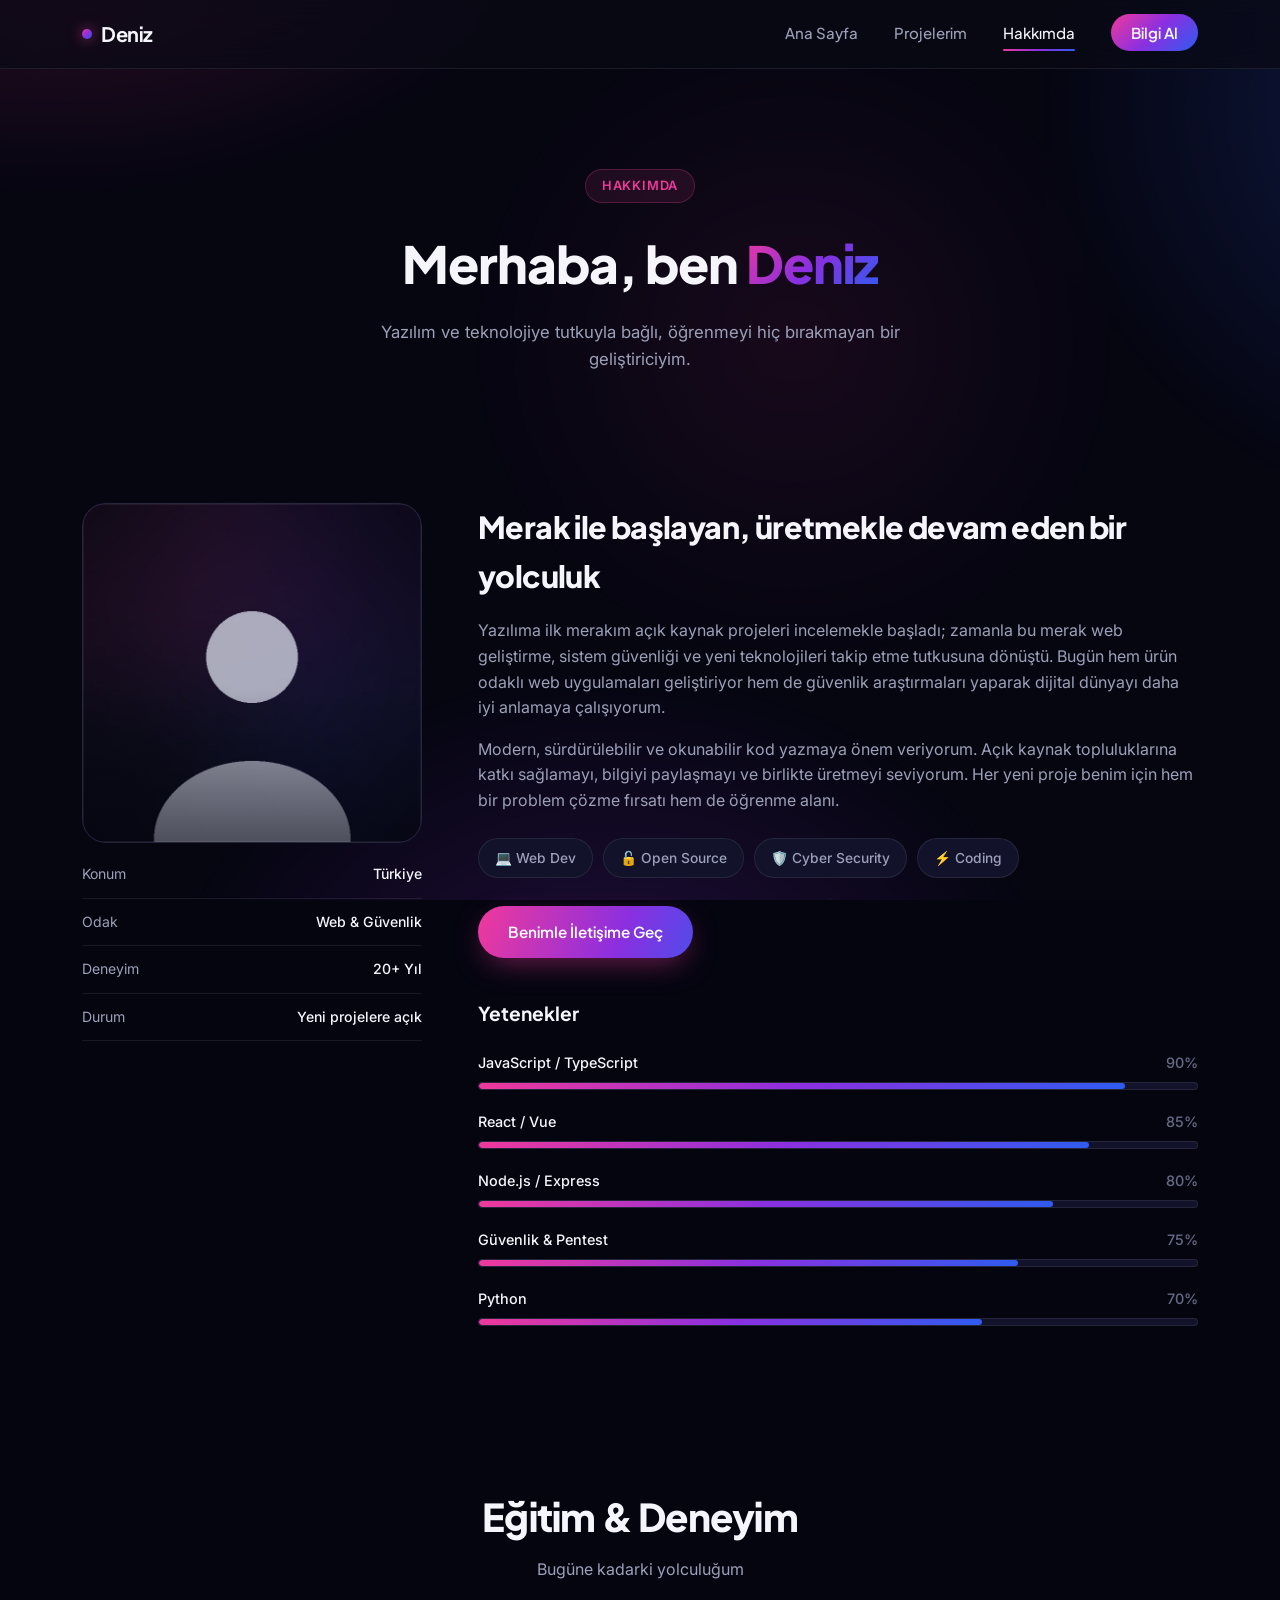
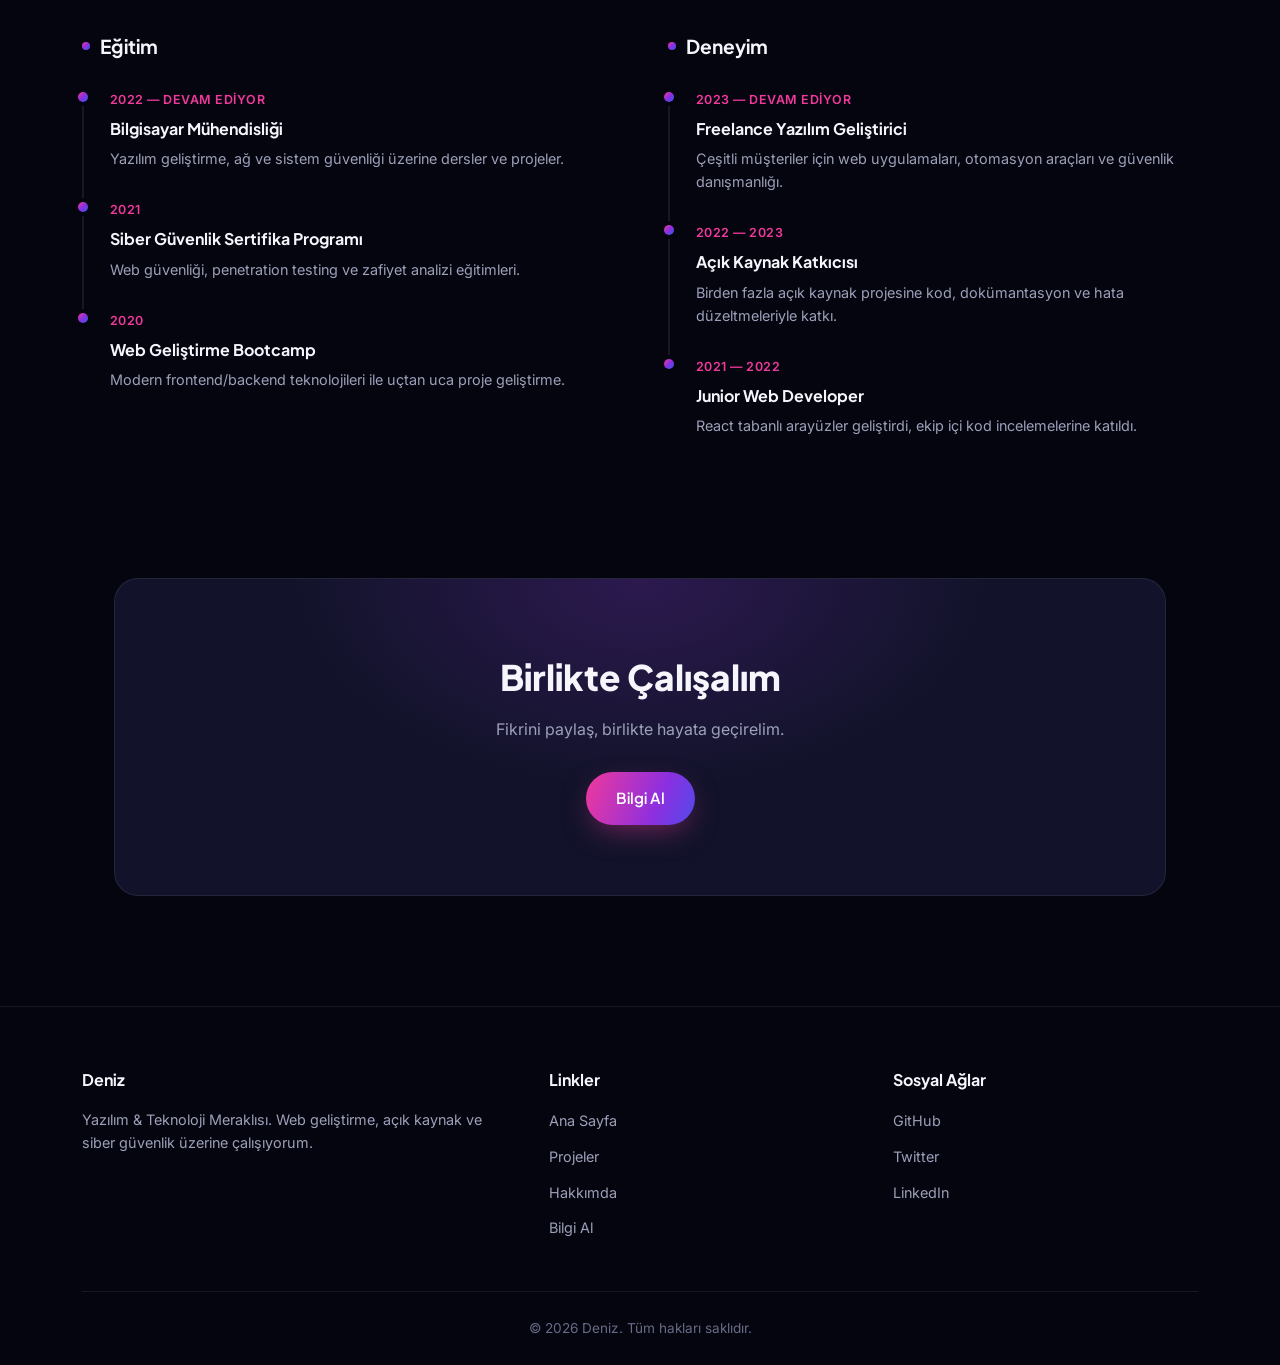
==== about.html @ bb1219a1 "1" ====
<!DOCTYPE html>
<html lang="tr">
<head>
    <meta charset="UTF-8">
    <meta name="viewport" content="width=device-width, initial-scale=1.0">
    <title>Hakkımda — Deniz</title>
    <link rel="icon" type="image/svg+xml" href="favicon.svg">
    <link rel="icon" type="image/png" sizes="32x32" href="favicon-32.png">
    <link rel="icon" type="image/png" sizes="16x16" href="favicon-16.png">
    <link rel="apple-touch-icon" sizes="180x180" href="apple-touch-icon.png">
    <link rel="shortcut icon" href="favicon.ico">
    <link rel="stylesheet" href="style.css?v=3">
    <link href="https://fonts.googleapis.com/css2?family=Plus+Jakarta+Sans:wght@500;600;700;800&family=Inter:wght@400;500;600&display=swap" rel="stylesheet">
</head>
<body>
    <div class="gradient-bg"></div>
    <canvas id="fx-canvas"></canvas>

    <nav class="navbar">
        <div class="nav-container">
            <a href="index.html" class="logo">
                <span class="logo-dot"></span>
                Deniz
            </a>
            <ul class="nav-links">
                <li><a href="index.html">Ana Sayfa</a></li>
                <li><a href="projects.html">Projelerim</a></li>
                <li><a href="about.html" class="active">Hakkımda</a></li>
                <li><a href="contact.html" class="cta-link">Bilgi Al</a></li>
            </ul>
            <div class="hamburger">
                <span></span><span></span><span></span>
            </div>
        </div>
    </nav>


    <section class="page-hero">
        <span class="eyebrow reveal">Hakkımda</span>
        <h1 class="reveal">Merhaba, ben <span class="gradient-text">Deniz</span></h1>
        <p class="reveal">Yazılım ve teknolojiye tutkuyla bağlı, öğrenmeyi hiç bırakmayan bir geliştiriciyim.</p>
    </section>

    <section>
        <div class="container">
            <div class="about-grid">
                <div class="reveal">
                    <div class="about-photo">
                        <div class="avatar-glow"></div>
                        <img src="images/avatar-anonim.jpg" alt="Deniz — profil" loading="lazy">
                    </div>
                    <div class="about-photo-meta">
                        <div class="meta-row"><span>Konum</span><span>Türkiye</span></div>
                        <div class="meta-row"><span>Odak</span><span>Web & Güvenlik</span></div>
                        <div class="meta-row"><span>Deneyim</span><span>20+ Yıl</span></div>
                        <div class="meta-row"><span>Durum</span><span>Yeni projelere açık</span></div>
                    </div>
                </div>

                <div class="about-body reveal">
                    <h2>Merak ile başlayan, üretmekle devam eden bir yolculuk</h2>
                    <p>
                        Yazılıma ilk merakım açık kaynak projeleri incelemekle başladı; zamanla bu merak web geliştirme,
                        sistem güvenliği ve yeni teknolojileri takip etme tutkusuna dönüştü. Bugün hem ürün odaklı web
                        uygulamaları geliştiriyor hem de güvenlik araştırmaları yaparak dijital dünyayı daha iyi anlamaya
                        çalışıyorum.
                    </p>
                    <p>
                        Modern, sürdürülebilir ve okunabilir kod yazmaya önem veriyorum. Açık kaynak topluluklarına katkı
                        sağlamayı, bilgiyi paylaşmayı ve birlikte üretmeyi seviyorum. Her yeni proje benim için hem bir
                        problem çözme fırsatı hem de öğrenme alanı.
                    </p>

                    <div class="about-icons">
                        <span class="badge">💻 Web Dev</span>
                        <span class="badge">🔓 Open Source</span>
                        <span class="badge">🛡️ Cyber Security</span>
                        <span class="badge">⚡ Coding</span>
                    </div>

                    <a href="contact.html" class="btn btn-primary" style="margin-top: 20px;">Benimle İletişime Geç</a>

                    <div class="skills-block">
                        <h3 style="font-size:1.2rem; margin-bottom:22px;">Yetenekler</h3>

                        <div class="skill-row">
                            <div class="skill-row-top"><span>JavaScript / TypeScript</span><span>90%</span></div>
                            <div class="skill-track"><div class="skill-fill" data-width="90"></div></div>
                        </div>
                        <div class="skill-row">
                            <div class="skill-row-top"><span>React / Vue</span><span>85%</span></div>
                            <div class="skill-track"><div class="skill-fill" data-width="85"></div></div>
                        </div>
                        <div class="skill-row">
                            <div class="skill-row-top"><span>Node.js / Express</span><span>80%</span></div>
                            <div class="skill-track"><div class="skill-fill" data-width="80"></div></div>
                        </div>
                        <div class="skill-row">
                            <div class="skill-row-top"><span>Güvenlik & Pentest</span><span>75%</span></div>
                            <div class="skill-track"><div class="skill-fill" data-width="75"></div></div>
                        </div>
                        <div class="skill-row">
                            <div class="skill-row-top"><span>Python</span><span>70%</span></div>
                            <div class="skill-track"><div class="skill-fill" data-width="70"></div></div>
                        </div>
                    </div>
                </div>
            </div>
        </div>
    </section>

    <section>
        <div class="container">
            <h2 class="section-title reveal">Eğitim & Deneyim</h2>
            <p class="section-subtitle reveal">Bugüne kadarki yolculuğum</p>

            <div class="timeline-wrap">
                <div class="timeline-col reveal">
                    <h3>Eğitim</h3>
                    <div class="timeline-item">
                        <div class="timeline-date">2022 — Devam Ediyor</div>
                        <h4>Bilgisayar Mühendisliği</h4>
                        <p>Yazılım geliştirme, ağ ve sistem güvenliği üzerine dersler ve projeler.</p>
                    </div>
                    <div class="timeline-item">
                        <div class="timeline-date">2021</div>
                        <h4>Siber Güvenlik Sertifika Programı</h4>
                        <p>Web güvenliği, penetration testing ve zafiyet analizi eğitimleri.</p>
                    </div>
                    <div class="timeline-item">
                        <div class="timeline-date">2020</div>
                        <h4>Web Geliştirme Bootcamp</h4>
                        <p>Modern frontend/backend teknolojileri ile uçtan uca proje geliştirme.</p>
                    </div>
                </div>

                <div class="timeline-col reveal">
                    <h3>Deneyim</h3>
                    <div class="timeline-item">
                        <div class="timeline-date">2023 — Devam Ediyor</div>
                        <h4>Freelance Yazılım Geliştirici</h4>
                        <p>Çeşitli müşteriler için web uygulamaları, otomasyon araçları ve güvenlik danışmanlığı.</p>
                    </div>
                    <div class="timeline-item">
                        <div class="timeline-date">2022 — 2023</div>
                        <h4>Açık Kaynak Katkıcısı</h4>
                        <p>Birden fazla açık kaynak projesine kod, dokümantasyon ve hata düzeltmeleriyle katkı.</p>
                    </div>
                    <div class="timeline-item">
                        <div class="timeline-date">2021 — 2022</div>
                        <h4>Junior Web Developer</h4>
                        <p>React tabanlı arayüzler geliştirdi, ekip içi kod incelemelerine katıldı.</p>
                    </div>
                </div>
            </div>
        </div>
    </section>

    <section>
        <div class="container">
            <div class="cta-section reveal">
                <h2>Birlikte Çalışalım</h2>
                <p>Fikrini paylaş, birlikte hayata geçirelim.</p>
                <a href="contact.html" class="btn btn-primary">Bilgi Al</a>
            </div>
        </div>
    </section>

    <footer class="footer">
        <div class="container">
            <div class="footer-content">
                <div class="footer-section">
                    <h4>Deniz</h4>
                    <p>Yazılım & Teknoloji Meraklısı. Web geliştirme, açık kaynak ve siber güvenlik üzerine çalışıyorum.</p>
                </div>
                <div class="footer-section">
                    <h4>Linkler</h4>
                    <ul>
                        <li><a href="index.html">Ana Sayfa</a></li>
                        <li><a href="projects.html">Projeler</a></li>
                        <li><a href="about.html">Hakkımda</a></li>
                        <li><a href="contact.html">Bilgi Al</a></li>
                    </ul>
                </div>
                <div class="footer-section">
                    <h4>Sosyal Ağlar</h4>
                    <ul>
                        <li><a href="https://github.com" target="_blank" rel="noopener">GitHub</a></li>
                        <li><a href="https://twitter.com" target="_blank" rel="noopener">Twitter</a></li>
                        <li><a href="https://linkedin.com" target="_blank" rel="noopener">LinkedIn</a></li>
                    </ul>
                </div>
            </div>
            <div class="footer-bottom">
                <p>&copy; 2026 Deniz. Tüm hakları saklıdır.</p>
            </div>
        </div>
    </footer>

    <script src="script.js?v=3"></script>
</body>
</html>
---- style.css ----
/* ============================================================
   Deniz — Portfolio
   Layout patterns inspired by Kitzu / Reeni portfolio templates,
   restyled with Deniz's own brand palette & fonts.
   ============================================================ */

:root {
    --pink: #F0399B;
    --purple: #8B2FE0;
    --blue: #2E5CF0;
    --gradient: linear-gradient(135deg, var(--pink) 0%, var(--purple) 50%, var(--blue) 100%);
    --gradient-shimmer: linear-gradient(110deg, var(--pink) 0%, var(--purple) 30%, var(--blue) 55%, var(--purple) 75%, var(--pink) 100%);

    --bg: #050510;
    --bg-alt: #0B0C1B;
    --surface: #12132a;
    --surface-hover: #1A1C38;
    --border: rgba(255, 255, 255, 0.08);
    --border-hover: rgba(255, 255, 255, 0.18);

    --text: #F5F5FB;
    --text-muted: #9CA0B8;
    --text-dim: #676B85;

    --radius-sm: 10px;
    --radius: 16px;
    --radius-lg: 24px;

    --shadow: 0 20px 60px -20px rgba(0, 0, 0, 0.7);
    --transition: all 0.3s cubic-bezier(0.4, 0, 0.2, 1);
}

* { margin: 0; padding: 0; box-sizing: border-box; }

html { scroll-behavior: smooth; }

body {
    font-family: 'Inter', -apple-system, BlinkMacSystemFont, sans-serif;
    background: var(--bg);
    color: var(--text);
    line-height: 1.6;
    overflow-x: hidden;
    position: relative;
}

h1, h2, h3, h4, .logo, .btn, .nav-links a {
    font-family: 'Plus Jakarta Sans', sans-serif;
}

a { text-decoration: none; color: inherit; }
ul { list-style: none; }
img { max-width: 100%; display: block; }

.container {
    max-width: 1180px;
    margin: 0 auto;
    padding: 0 32px;
}

/* ---------- Ambient background ---------- */
.gradient-bg {
    position: fixed;
    inset: 0;
    z-index: -3;
    overflow: hidden;
    background: var(--bg);
}

.gradient-bg::before {
    content: '';
    position: absolute;
    inset: -10%;
    background:
        radial-gradient(ellipse 900px 620px at 12% -8%, rgba(240, 57, 155, 0.24), transparent 60%),
        radial-gradient(ellipse 820px 720px at 108% 18%, rgba(46, 92, 240, 0.26), transparent 60%),
        radial-gradient(ellipse 760px 640px at 48% 106%, rgba(139, 47, 224, 0.22), transparent 60%),
        radial-gradient(ellipse 500px 500px at 60% 40%, rgba(240, 57, 155, 0.08), transparent 65%);
    animation: bg-drift 22s ease-in-out infinite alternate;
    filter: blur(4px);
}

.gradient-bg::after {
    content: '';
    position: absolute;
    inset: 0;
    opacity: 0.05;
    mix-blend-mode: overlay;
    pointer-events: none;
    background-image: url("data:image/svg+xml,%3Csvg xmlns='http://www.w3.org/2000/svg' width='140' height='140'%3E%3Cfilter id='n'%3E%3CfeTurbulence type='fractalNoise' baseFrequency='0.85' numOctaves='2' stitchTiles='stitch'/%3E%3C/filter%3E%3Crect width='100%25' height='100%25' filter='url(%23n)'/%3E%3C/svg%3E");
}

@keyframes bg-drift {
    0%   { transform: translate3d(0, 0, 0) scale(1); }
    50%  { transform: translate3d(-2%, 1.5%, 0) scale(1.04); }
    100% { transform: translate3d(2%, -1%, 0) scale(1.02); }
}

/* Canvas ember/particle layer, sits above the gradient wash, below content */
#fx-canvas {
    position: fixed;
    inset: 0;
    z-index: -2;
    width: 100%;
    height: 100%;
    pointer-events: none;
}

@media (prefers-reduced-motion: reduce) {
    .gradient-bg::before { animation: none; }
}

/* ---------- Navbar ---------- */
.navbar {
    position: sticky;
    top: 0;
    z-index: 100;
    background: rgba(10, 11, 20, 0.72);
    backdrop-filter: blur(16px) saturate(140%);
    -webkit-backdrop-filter: blur(16px) saturate(140%);
    border-bottom: 1px solid var(--border);
}

.nav-container {
    max-width: 1180px;
    margin: 0 auto;
    padding: 18px 32px;
    display: flex;
    align-items: center;
    justify-content: space-between;
}

.logo {
    font-weight: 700;
    font-size: 1.25rem;
    display: flex;
    align-items: center;
    gap: 9px;
    letter-spacing: -0.02em;
}

.logo-dot {
    width: 10px;
    height: 10px;
    border-radius: 50%;
    background: var(--gradient);
    box-shadow: 0 0 14px rgba(236, 72, 153, 0.7);
}

.nav-links {
    display: flex;
    align-items: center;
    gap: 36px;
}

.nav-links a {
    font-size: 0.94rem;
    font-weight: 500;
    color: var(--text-muted);
    transition: var(--transition);
    position: relative;
    padding: 6px 0;
}

.nav-links a:hover,
.nav-links a.active {
    color: var(--text);
}

.nav-links a.active::after {
    content: '';
    position: absolute;
    left: 0; right: 0; bottom: -3px;
    height: 2px;
    background: var(--gradient);
    border-radius: 2px;
}

.nav-links a.cta-link {
    color: var(--text);
    background: var(--gradient);
    padding: 9px 20px;
    border-radius: 999px;
    font-weight: 600;
}

.nav-links a.cta-link::after { display: none; }

.hamburger {
    display: none;
    flex-direction: column;
    gap: 5px;
    cursor: pointer;
}

.hamburger span {
    width: 22px;
    height: 2px;
    background: var(--text);
    border-radius: 2px;
    transition: var(--transition);
}

/* ---------- Buttons ---------- */
.btn {
    display: inline-flex;
    align-items: center;
    justify-content: center;
    gap: 8px;
    padding: 14px 30px;
    border-radius: 999px;
    font-weight: 600;
    font-size: 0.95rem;
    cursor: pointer;
    border: none;
    transition: var(--transition);
    white-space: nowrap;
    position: relative;
    overflow: hidden;
    isolation: isolate;
}

.btn::before {
    content: '';
    position: absolute;
    inset: 0;
    background: linear-gradient(115deg, transparent 20%, rgba(255, 255, 255, 0.35) 42%, rgba(255, 255, 255, 0.35) 46%, transparent 65%);
    transform: translateX(-120%);
    transition: transform 0.65s cubic-bezier(0.4, 0, 0.2, 1);
    z-index: 1;
    pointer-events: none;
}

.btn:hover::before { transform: translateX(120%); }

.btn-primary {
    background: var(--gradient-shimmer);
    background-size: 220% 220%;
    color: #fff;
    box-shadow: 0 10px 30px -8px rgba(240, 57, 155, 0.5);
    animation: btn-shift 6s ease infinite;
}

.btn-primary:hover {
    transform: translateY(-2px);
    box-shadow: 0 16px 40px -8px rgba(240, 57, 155, 0.7);
}

@keyframes btn-shift {
    0%, 100% { background-position: 0% 50%; }
    50% { background-position: 100% 50%; }
}

.btn-secondary {
    background: transparent;
    color: var(--text);
    border: 1px solid var(--border-hover);
}

.btn-secondary:hover {
    background: var(--surface-hover);
    border-color: rgba(255, 255, 255, 0.28);
    transform: translateY(-2px);
}

/* ---------- Page hero (sub-pages) ---------- */
.page-hero {
    padding: 100px 0 60px;
    text-align: center;
}

.eyebrow {
    display: inline-block;
    font-size: 0.8rem;
    font-weight: 600;
    letter-spacing: 0.06em;
    text-transform: uppercase;
    color: var(--pink);
    background: rgba(236, 72, 153, 0.1);
    border: 1px solid rgba(236, 72, 153, 0.25);
    padding: 6px 16px;
    border-radius: 999px;
    margin-bottom: 20px;
}

.page-hero h1 {
    font-size: clamp(2.2rem, 5vw, 3.2rem);
    font-weight: 800;
    letter-spacing: -0.02em;
    margin-bottom: 14px;
}

.page-hero p {
    color: var(--text-muted);
    font-size: 1.05rem;
    max-width: 560px;
    margin: 0 auto;
}

.gradient-text {
    background: var(--gradient);
    -webkit-background-clip: text;
    background-clip: text;
    -webkit-text-fill-color: transparent;
}

/* ---------- Hero (home) ---------- */
.hero {
    padding: 90px 0 70px;
    text-align: center;
    position: relative;
    overflow: hidden;
}

.hero-video-bg {
    position: absolute;
    inset: 0;
    z-index: 0;
    overflow: hidden;
}

.hero-video-bg video,
.hero-video-bg img {
    display: block;
    width: 100%;
    height: 100%;
    object-fit: cover;
    opacity: 0.5;
}

.hero-video-bg canvas {
    display: block;
    width: 100%;
    height: 100%;
}

.space-scene { background: #05060f; }

.hero-video-bg::after {
    content: '';
    position: absolute;
    inset: 0;
    background:
        linear-gradient(180deg, var(--bg) 0%, rgba(5, 5, 16, 0.55) 30%, rgba(5, 5, 16, 0.75) 70%, var(--bg) 100%),
        radial-gradient(ellipse 700px 500px at 50% 35%, rgba(240, 57, 155, 0.12), transparent 65%);
}

.hero-content {
    max-width: 720px;
    margin: 0 auto;
    padding: 0 32px;
    position: relative;
    z-index: 1;
}

.hero-content > * {
    opacity: 0;
    animation: hero-rise 0.9s cubic-bezier(0.16, 1, 0.3, 1) forwards;
}

.hero-content > *:nth-child(1) { animation-delay: 0.05s; }
.hero-content > *:nth-child(2) { animation-delay: 0.18s; }
.hero-content > *:nth-child(3) { animation-delay: 0.28s; }
.hero-content > *:nth-child(4) { animation-delay: 0.38s; }
.hero-content > *:nth-child(5) { animation-delay: 0.48s; }
.hero-content > *:nth-child(6) { animation-delay: 0.58s; }
.hero-content > *:nth-child(7) { animation-delay: 0.68s; }

@keyframes hero-rise {
    from { opacity: 0; transform: translateY(22px); }
    to   { opacity: 1; transform: translateY(0); }
}

.orb-container {
    position: relative;
    width: 116px;
    height: 116px;
    margin: 0 auto 32px;
}

.orb-ring {
    position: absolute;
    inset: -18px;
    border-radius: 50%;
    border: 1px solid transparent;
    background: conic-gradient(from 0deg, var(--pink), var(--purple), var(--blue), var(--pink)) border-box;
    -webkit-mask: linear-gradient(#000 0 0) padding-box, linear-gradient(#000 0 0);
    -webkit-mask-composite: xor;
    mask-composite: exclude;
    padding: 1px;
    opacity: 0.55;
    animation: spin-slow 10s linear infinite;
}

@keyframes spin-slow {
    to { transform: rotate(360deg); }
}

.gradient-orb {
    width: 100%;
    height: 100%;
    position: relative;
    z-index: 2;
    animation: float 6s ease-in-out infinite;
}

.orb-glow {
    position: absolute;
    inset: -20px;
    background: var(--gradient);
    filter: blur(30px);
    opacity: 0.45;
    border-radius: 50%;
    z-index: 1;
    animation: pulse-glow 4s ease-in-out infinite;
}

@keyframes float {
    0%, 100% { transform: translateY(0) rotate(0deg); }
    50% { transform: translateY(-10px) rotate(4deg); }
}

@keyframes pulse-glow {
    0%, 100% { opacity: 0.35; transform: scale(1); }
    50% { opacity: 0.55; transform: scale(1.1); }
}

.hero-title {
    font-size: clamp(2.6rem, 6vw, 4rem);
    font-weight: 800;
    letter-spacing: -0.03em;
    margin-bottom: 10px;
}

.hero-subtitle {
    font-size: 1.25rem;
    font-weight: 600;
    background: var(--gradient);
    -webkit-background-clip: text;
    background-clip: text;
    -webkit-text-fill-color: transparent;
    margin-bottom: 14px;
}

.hero-role-line {
    font-family: 'Plus Jakarta Sans', sans-serif;
    font-size: 1.05rem;
    font-weight: 500;
    color: var(--text-muted);
    margin-bottom: 22px;
    min-height: 1.4em;
}

.hero-role-line .type-target {
    color: var(--text);
    font-weight: 600;
}

.hero-role-line .cursor {
    display: inline-block;
    width: 2px;
    margin-left: 2px;
    background: var(--pink);
    animation: blink 1s step-end 6;
}

.hero-role-line .cursor.done { animation: none; opacity: 0; }

@keyframes blink {
    0%, 100% { opacity: 1; }
    50% { opacity: 0; }
}

.hero-description {
    color: var(--text-muted);
    font-size: 1.05rem;
    max-width: 520px;
    margin: 0 auto 30px;
}

.skill-badges {
    display: flex;
    flex-wrap: wrap;
    justify-content: center;
    gap: 10px;
    margin-bottom: 36px;
}

.badge {
    font-size: 0.86rem;
    font-weight: 500;
    color: var(--text-muted);
    background: var(--surface);
    border: 1px solid var(--border);
    padding: 8px 16px;
    border-radius: 999px;
    transition: var(--transition);
}

.badge:hover {
    border-color: var(--border-hover);
    transform: translateY(-2px);
    color: var(--text);
}

.cta-buttons {
    display: flex;
    flex-wrap: wrap;
    justify-content: center;
    gap: 14px;
}

/* ---------- Section headers ---------- */
.section-title {
    font-size: clamp(1.8rem, 3.6vw, 2.4rem);
    font-weight: 800;
    letter-spacing: -0.02em;
    text-align: center;
    margin-bottom: 10px;
}

.section-subtitle {
    text-align: center;
    color: var(--text-muted);
    max-width: 480px;
    margin: 0 auto 48px;
}

section { padding: 70px 0; }

/* ---------- Expertise / service cards ---------- */
.projects-grid {
    display: grid;
    grid-template-columns: repeat(3, 1fr);
    gap: 24px;
}

.project-card {
    background: var(--surface);
    border: 1px solid var(--border);
    border-radius: var(--radius);
    padding: 34px 28px;
    transition: var(--transition);
}

.project-card:hover {
    transform: translateY(-6px);
    border-color: var(--border-hover);
    box-shadow: var(--shadow);
    background: var(--surface-hover);
}

.project-icon {
    font-size: 1.8rem;
    width: 56px;
    height: 56px;
    display: flex;
    align-items: center;
    justify-content: center;
    background: rgba(236, 72, 153, 0.1);
    border-radius: var(--radius-sm);
    margin-bottom: 20px;
}

.project-card h3 {
    font-size: 1.15rem;
    margin-bottom: 10px;
    letter-spacing: -0.01em;
}

.project-card p {
    color: var(--text-muted);
    font-size: 0.92rem;
    margin-bottom: 16px;
}

.link-arrow {
    font-size: 0.88rem;
    font-weight: 600;
    color: var(--pink);
    transition: var(--transition);
}

.link-arrow:hover { gap: 10px; }

.view-all { text-align: center; margin-top: 44px; }

/* ---------- Stats ---------- */
.stats-section {
    background: var(--bg-alt);
    border-top: 1px solid var(--border);
    border-bottom: 1px solid var(--border);
}

.stats-grid {
    display: grid;
    grid-template-columns: repeat(4, 1fr);
    gap: 24px;
    text-align: center;
}

.stat-number {
    font-size: clamp(2rem, 4vw, 2.6rem);
    font-weight: 800;
    background: var(--gradient);
    -webkit-background-clip: text;
    background-clip: text;
    -webkit-text-fill-color: transparent;
    margin-bottom: 6px;
}

.stat-label {
    color: var(--text-muted);
    font-size: 0.9rem;
}

/* ---------- Testimonials ---------- */
.testimonials-grid {
    display: grid;
    grid-template-columns: repeat(3, 1fr);
    gap: 24px;
}

.testimonial-card {
    background: var(--surface);
    border: 1px solid var(--border);
    border-radius: var(--radius);
    padding: 30px 26px;
}

.testimonial-stars { color: var(--pink); margin-bottom: 14px; letter-spacing: 2px; }

.testimonial-card p {
    color: var(--text-muted);
    font-size: 0.94rem;
    margin-bottom: 20px;
}

.testimonial-author {
    display: flex;
    align-items: center;
    gap: 12px;
}

.author-avatar {
    width: 42px;
    height: 42px;
    border-radius: 50%;
    background: var(--gradient);
    display: flex;
    align-items: center;
    justify-content: center;
    font-weight: 700;
    font-size: 0.85rem;
    flex-shrink: 0;
    overflow: hidden;
    border: 1px solid var(--border-hover);
}

.author-avatar img {
    width: 100%;
    height: 100%;
    object-fit: cover;
}

.author-name { font-weight: 600; font-size: 0.9rem; }
.author-role { color: var(--text-dim); font-size: 0.8rem; }

/* ---------- CTA section ---------- */
.cta-section {
    text-align: center;
    background: var(--surface);
    margin: 0 32px;
    border-radius: var(--radius-lg);
    border: 1px solid var(--border);
    padding: 70px 32px;
    position: relative;
    overflow: hidden;
}

.cta-section::before {
    content: '';
    position: absolute;
    inset: 0;
    background: radial-gradient(ellipse 500px 300px at 50% 0%, rgba(123, 44, 191, 0.25), transparent 70%);
    pointer-events: none;
}

.cta-section h2 {
    font-size: clamp(1.6rem, 3.4vw, 2.2rem);
    font-weight: 800;
    margin-bottom: 12px;
    position: relative;
}

.cta-section p {
    color: var(--text-muted);
    margin-bottom: 30px;
    position: relative;
}

.cta-section .btn { position: relative; }

/* ---------- About page: bio ---------- */
.about-grid {
    display: grid;
    grid-template-columns: 340px 1fr;
    gap: 56px;
    align-items: start;
}

.about-photo {
    aspect-ratio: 1;
    border-radius: var(--radius-lg);
    background: var(--surface);
    border: 1px solid var(--border);
    display: flex;
    align-items: center;
    justify-content: center;
    position: relative;
    overflow: hidden;
}

.about-photo .avatar-glow {
    position: absolute;
    inset: -40%;
    background: var(--gradient);
    filter: blur(60px);
    opacity: 0.35;
}

.about-photo img {
    position: relative;
    z-index: 1;
    width: 100%;
    height: 100%;
    object-fit: cover;
}

.about-photo::after {
    content: '';
    position: absolute;
    inset: 0;
    z-index: 2;
    box-shadow: inset 0 0 0 1px rgba(255, 255, 255, 0.06);
    background: linear-gradient(180deg, transparent 55%, rgba(5, 5, 16, 0.55) 100%);
    pointer-events: none;
}

.about-photo-meta {
    margin-top: 20px;
    display: flex;
    flex-direction: column;
    gap: 12px;
}

.meta-row {
    display: flex;
    justify-content: space-between;
    font-size: 0.88rem;
    padding-bottom: 12px;
    border-bottom: 1px solid var(--border);
    color: var(--text-muted);
}

.meta-row span:last-child { color: var(--text); font-weight: 500; }

.about-body h2 {
    font-size: 1.9rem;
    font-weight: 800;
    letter-spacing: -0.02em;
    margin-bottom: 18px;
}

.about-body p {
    color: var(--text-muted);
    margin-bottom: 16px;
    font-size: 1rem;
}

.about-icons {
    display: flex;
    gap: 10px;
    margin: 24px 0 8px;
    flex-wrap: wrap;
}

/* ---------- Skill bars ---------- */
.skills-block { margin-top: 40px; }

.skill-row { margin-bottom: 20px; }

.skill-row-top {
    display: flex;
    justify-content: space-between;
    font-size: 0.9rem;
    font-weight: 500;
    margin-bottom: 8px;
}

.skill-row-top span:last-child { color: var(--text-dim); }

.skill-track {
    height: 8px;
    background: var(--surface);
    border: 1px solid var(--border);
    border-radius: 999px;
    overflow: hidden;
}

.skill-fill {
    height: 100%;
    border-radius: 999px;
    background: var(--gradient);
    width: 0;
    transition: width 1.2s cubic-bezier(0.4, 0, 0.2, 1);
}

/* ---------- Timeline ---------- */
.timeline-wrap {
    display: grid;
    grid-template-columns: 1fr 1fr;
    gap: 56px;
    margin-top: 20px;
}

.timeline-col h3 {
    font-size: 1.2rem;
    margin-bottom: 28px;
    display: flex;
    align-items: center;
    gap: 10px;
}

.timeline-col h3::before {
    content: '';
    width: 8px;
    height: 8px;
    border-radius: 50%;
    background: var(--gradient);
}

.timeline-item {
    position: relative;
    padding-left: 26px;
    padding-bottom: 30px;
    border-left: 2px solid var(--border);
}

.timeline-item:last-child { padding-bottom: 0; border-left-color: transparent; }

.timeline-item::before {
    content: '';
    position: absolute;
    left: -6px;
    top: 2px;
    width: 10px;
    height: 10px;
    border-radius: 50%;
    background: var(--gradient);
    box-shadow: 0 0 0 4px var(--bg);
}

.timeline-date {
    font-size: 0.78rem;
    font-weight: 600;
    color: var(--pink);
    text-transform: uppercase;
    letter-spacing: 0.04em;
}

.timeline-item h4 {
    font-size: 1rem;
    margin: 6px 0 6px;
}

.timeline-item p {
    color: var(--text-muted);
    font-size: 0.9rem;
}

/* ---------- Portfolio / projects page ---------- */
.filter-bar {
    display: flex;
    justify-content: center;
    gap: 10px;
    flex-wrap: wrap;
    margin-bottom: 44px;
}

.filter-btn {
    padding: 9px 20px;
    border-radius: 999px;
    border: 1px solid var(--border);
    background: var(--surface);
    color: var(--text-muted);
    font-size: 0.88rem;
    font-weight: 500;
    cursor: pointer;
    transition: var(--transition);
}

.filter-btn:hover { color: var(--text); border-color: var(--border-hover); }

.filter-btn.active {
    background: var(--gradient);
    color: #fff;
    border-color: transparent;
}

.portfolio-grid {
    display: grid;
    grid-template-columns: repeat(3, 1fr);
    gap: 26px;
}

.portfolio-item {
    background: var(--surface);
    border: 1px solid var(--border);
    border-radius: var(--radius);
    overflow: hidden;
    transition: var(--transition);
}

.portfolio-item.hidden { display: none; }

.portfolio-item:hover {
    transform: translateY(-6px);
    border-color: var(--border-hover);
    box-shadow: var(--shadow);
}

.portfolio-thumb {
    aspect-ratio: 16/10;
    background: var(--gradient);
    position: relative;
    overflow: hidden;
}

.portfolio-thumb img {
    width: 100%;
    height: 100%;
    object-fit: cover;
    transition: transform 0.6s cubic-bezier(0.4, 0, 0.2, 1);
}

.portfolio-item:hover .portfolio-thumb img {
    transform: scale(1.08);
}

.portfolio-thumb::after {
    content: '';
    position: absolute;
    inset: 0;
    background: linear-gradient(180deg, rgba(5,5,16,0) 40%, rgba(5,5,16,0.65) 100%);
}

.portfolio-tag {
    position: absolute;
    top: 14px;
    left: 14px;
    background: rgba(10, 11, 20, 0.55);
    backdrop-filter: blur(6px);
    padding: 5px 13px;
    border-radius: 999px;
    font-size: 0.72rem;
    font-weight: 600;
    z-index: 2;
    letter-spacing: 0.02em;
}

.portfolio-body { padding: 22px 24px 26px; }

.portfolio-body h3 { font-size: 1.05rem; margin-bottom: 8px; }

.portfolio-body p {
    color: var(--text-muted);
    font-size: 0.88rem;
    margin-bottom: 14px;
}

.portfolio-stack {
    display: flex;
    gap: 6px;
    flex-wrap: wrap;
}

.stack-chip {
    font-size: 0.72rem;
    color: var(--text-dim);
    background: var(--bg-alt);
    border: 1px solid var(--border);
    padding: 3px 10px;
    border-radius: 999px;
}

/* ---------- Contact page ---------- */
.contact-grid {
    display: grid;
    grid-template-columns: 1fr 1.2fr;
    gap: 48px;
    align-items: start;
}

.contact-info-card {
    background: var(--surface);
    border: 1px solid var(--border);
    border-radius: var(--radius);
    padding: 30px;
    display: flex;
    gap: 16px;
    align-items: flex-start;
    margin-bottom: 16px;
}

.contact-info-icon {
    width: 44px;
    height: 44px;
    border-radius: var(--radius-sm);
    background: rgba(236, 72, 153, 0.12);
    display: flex;
    align-items: center;
    justify-content: center;
    font-size: 1.3rem;
    flex-shrink: 0;
}

.contact-info-card h4 { font-size: 0.98rem; margin-bottom: 4px; }
.contact-info-card p { color: var(--text-muted); font-size: 0.88rem; }

.contact-form {
    background: var(--surface);
    border: 1px solid var(--border);
    border-radius: var(--radius-lg);
    padding: 38px;
}

.form-row {
    display: grid;
    grid-template-columns: 1fr 1fr;
    gap: 18px;
}

.form-group { margin-bottom: 20px; }

.form-group label {
    display: block;
    font-size: 0.85rem;
    font-weight: 500;
    margin-bottom: 8px;
    color: var(--text-muted);
}

.form-group input,
.form-group textarea {
    width: 100%;
    background: var(--bg-alt);
    border: 1px solid var(--border);
    border-radius: var(--radius-sm);
    padding: 13px 16px;
    color: var(--text);
    font-family: inherit;
    font-size: 0.94rem;
    transition: var(--transition);
}

.form-group input:focus,
.form-group textarea:focus {
    outline: none;
    border-color: var(--pink);
    background: var(--bg);
}

.form-group textarea { resize: vertical; min-height: 130px; }

.form-note {
    font-size: 0.82rem;
    color: var(--text-dim);
    margin-top: 14px;
}

.form-success {
    display: none;
    background: rgba(37, 99, 235, 0.1);
    border: 1px solid rgba(37, 99, 235, 0.3);
    color: #93c5fd;
    padding: 14px 18px;
    border-radius: var(--radius-sm);
    font-size: 0.88rem;
    margin-bottom: 20px;
}

.form-success.show { display: block; }

/* ---------- Footer ---------- */
.footer {
    border-top: 1px solid var(--border);
    padding: 60px 0 26px;
    margin-top: 40px;
}

.footer-content {
    display: grid;
    grid-template-columns: 1.4fr 1fr 1fr;
    gap: 40px;
    margin-bottom: 40px;
}

.footer-section h4 {
    font-size: 1rem;
    margin-bottom: 16px;
}

.footer-section p { color: var(--text-muted); font-size: 0.9rem; }

.footer-section ul li { margin-bottom: 10px; }

.footer-section ul a {
    color: var(--text-muted);
    font-size: 0.9rem;
    transition: var(--transition);
}

.footer-section ul a:hover { color: var(--text); }

.footer-bottom {
    text-align: center;
    padding-top: 26px;
    border-top: 1px solid var(--border);
    color: var(--text-dim);
    font-size: 0.85rem;
}

/* ---------- Scroll cue ---------- */
.scroll-cue {
    position: absolute;
    left: 50%;
    bottom: 18px;
    z-index: 2;
    transform: translateX(-50%);
    display: flex;
    flex-direction: column;
    align-items: center;
    gap: 8px;
    color: var(--text-dim);
    font-size: 0.72rem;
    letter-spacing: 0.12em;
    text-transform: uppercase;
    opacity: 0;
    animation: hero-rise 0.8s ease forwards;
    animation-delay: 0.85s;
}

.scroll-cue .scroll-line {
    width: 1px;
    height: 30px;
    background: linear-gradient(to bottom, var(--pink), transparent);
    position: relative;
    overflow: hidden;
}

.scroll-cue .scroll-line::after {
    content: '';
    position: absolute;
    left: 0; top: -100%;
    width: 100%; height: 100%;
    background: linear-gradient(to bottom, transparent, var(--text));
    animation: scroll-dot 1.8s ease-in-out infinite;
}

@keyframes scroll-dot {
    0% { top: -100%; }
    60%, 100% { top: 100%; }
}

/* ---------- Marquee strip ---------- */
.marquee-section {
    padding: 0;
    border-top: 1px solid var(--border);
    border-bottom: 1px solid var(--border);
    background: var(--bg-alt);
    overflow: hidden;
}

.marquee-track {
    display: flex;
    width: max-content;
    animation: marquee-scroll 28s linear infinite;
}

.marquee-track:hover { animation-play-state: paused; }

.marquee-item {
    display: flex;
    align-items: center;
    gap: 12px;
    padding: 26px 40px;
    font-family: 'Plus Jakarta Sans', sans-serif;
    font-size: 1.05rem;
    font-weight: 600;
    color: var(--text-dim);
    white-space: nowrap;
}

.marquee-item span.dot {
    width: 6px;
    height: 6px;
    border-radius: 50%;
    background: var(--gradient);
    flex-shrink: 0;
}

@keyframes marquee-scroll {
    from { transform: translateX(0); }
    to   { transform: translateX(-50%); }
}

/* ---------- Showcase slider (images + video) ---------- */
.slider-section { padding: 80px 0 90px; }

.slider {
    position: relative;
    border-radius: var(--radius-lg);
    overflow: hidden;
    height: 520px;
    border: 1px solid var(--border);
    box-shadow: var(--shadow);
    background: var(--surface);
}

.slide {
    position: absolute;
    inset: 0;
    opacity: 0;
    visibility: hidden;
    transform: scale(1.05);
    transition: opacity 1s cubic-bezier(0.4, 0, 0.2, 1), transform 1.4s cubic-bezier(0.4, 0, 0.2, 1);
}

.slide.is-active {
    opacity: 1;
    visibility: visible;
    transform: scale(1);
    z-index: 2;
}

.slide-media {
    display: block;
    position: absolute;
    inset: 0;
    width: 100%;
    height: 100%;
    object-fit: cover;
}

.slide::after {
    content: '';
    position: absolute;
    inset: 0;
    background: linear-gradient(0deg, rgba(5, 5, 16, 0.92) 0%, rgba(5, 5, 16, 0.35) 45%, rgba(5, 5, 16, 0.15) 100%);
    z-index: 1;
}

.slide-caption {
    position: absolute;
    left: 0; right: 0; bottom: 0;
    z-index: 2;
    padding: 40px 48px;
    display: flex;
    align-items: flex-end;
    justify-content: space-between;
    gap: 20px;
}

.slide-caption-text .slide-tag {
    display: inline-block;
    font-size: 0.76rem;
    font-weight: 600;
    letter-spacing: 0.08em;
    text-transform: uppercase;
    color: var(--pink);
    background: rgba(240, 57, 155, 0.14);
    border: 1px solid rgba(240, 57, 155, 0.3);
    padding: 5px 14px;
    border-radius: 999px;
    margin-bottom: 14px;
}

.slide-caption-text h3 {
    font-size: clamp(1.4rem, 3vw, 2rem);
    font-weight: 800;
    letter-spacing: -0.02em;
    margin-bottom: 8px;
}

.slide-caption-text p {
    color: var(--text-muted);
    max-width: 460px;
    font-size: 0.95rem;
}

.slide-video-badge {
    display: none;
    align-items: center;
    gap: 8px;
    font-size: 0.78rem;
    font-weight: 600;
    color: var(--text);
    background: rgba(5, 5, 16, 0.55);
    border: 1px solid var(--border-hover);
    padding: 7px 14px 7px 10px;
    border-radius: 999px;
    backdrop-filter: blur(8px);
    flex-shrink: 0;
}

.slide[data-type="video"] .slide-video-badge { display: inline-flex; }

.slide-video-badge .rec-dot {
    width: 8px;
    height: 8px;
    border-radius: 50%;
    background: #ff4d4d;
    box-shadow: 0 0 8px rgba(255, 77, 77, 0.8);
    animation: blink 1.2s ease-in-out infinite;
}

.slider-controls {
    position: absolute;
    top: 50%;
    left: 0; right: 0;
    transform: translateY(-50%);
    display: flex;
    justify-content: space-between;
    padding: 0 18px;
    z-index: 3;
    pointer-events: none;
}

.slider-arrow {
    pointer-events: all;
    width: 44px;
    height: 44px;
    border-radius: 50%;
    background: rgba(5, 5, 16, 0.5);
    border: 1px solid var(--border-hover);
    backdrop-filter: blur(8px);
    color: var(--text);
    font-size: 1.1rem;
    display: flex;
    align-items: center;
    justify-content: center;
    cursor: pointer;
    transition: var(--transition);
}

.slider-arrow:hover {
    background: var(--gradient);
    border-color: transparent;
    transform: scale(1.08);
}

.slider-dots {
    position: absolute;
    top: 24px;
    right: 28px;
    z-index: 3;
    display: flex;
    gap: 8px;
}

.slider-dot {
    width: 26px;
    height: 4px;
    border-radius: 999px;
    background: rgba(255, 255, 255, 0.25);
    border: none;
    cursor: pointer;
    padding: 0;
    transition: var(--transition);
    position: relative;
    overflow: hidden;
}

.slider-dot.is-active { background: rgba(255, 255, 255, 0.3); }

.slider-dot.is-active::after {
    content: '';
    position: absolute;
    inset: 0;
    background: var(--gradient);
    animation: dot-progress 5s linear forwards;
    transform-origin: left;
}

@keyframes dot-progress {
    from { transform: scaleX(0); }
    to   { transform: scaleX(1); }
}

@media (max-width: 680px) {
    .slider { height: 420px; }
    .slide-caption { padding: 26px 22px; flex-direction: column; align-items: flex-start; gap: 12px; }
    .slider-dots { top: auto; bottom: 100px; right: 22px; }
}

@media (prefers-reduced-motion: reduce) {
    .marquee-track { animation: none; }
    .hero-content > *,
    .scroll-cue { animation: none; opacity: 1; }
}

/* ---------- Reveal-on-scroll ---------- */
.reveal {
    opacity: 0;
    transform: translateY(24px);
    transition: opacity 0.7s ease, transform 0.7s ease;
}

.reveal.in-view {
    opacity: 1;
    transform: translateY(0);
}

/* ---------- Responsive ---------- */
@media (max-width: 900px) {
    .projects-grid,
    .testimonials-grid,
    .portfolio-grid { grid-template-columns: repeat(2, 1fr); }

    .about-grid,
    .timeline-wrap,
    .contact-grid { grid-template-columns: 1fr; }

    .stats-grid { grid-template-columns: repeat(2, 1fr); }

    .footer-content { grid-template-columns: 1fr; gap: 30px; }
}

@media (max-width: 680px) {
    .nav-links {
        position: fixed;
        top: 65px;
        left: 0; right: 0;
        background: rgba(10, 11, 20, 0.97);
        backdrop-filter: blur(16px);
        flex-direction: column;
        padding: 24px 32px;
        gap: 20px;
        border-bottom: 1px solid var(--border);
        transform: translateY(-130%);
        transition: var(--transition);
    }

    .nav-links.open { transform: translateY(0); }

    .hamburger { display: flex; }

    .projects-grid,
    .testimonials-grid,
    .portfolio-grid { grid-template-columns: 1fr; }

    .form-row { grid-template-columns: 1fr; }

    .container { padding: 0 20px; }

    .cta-section { margin: 0 20px; padding: 50px 24px; }
}
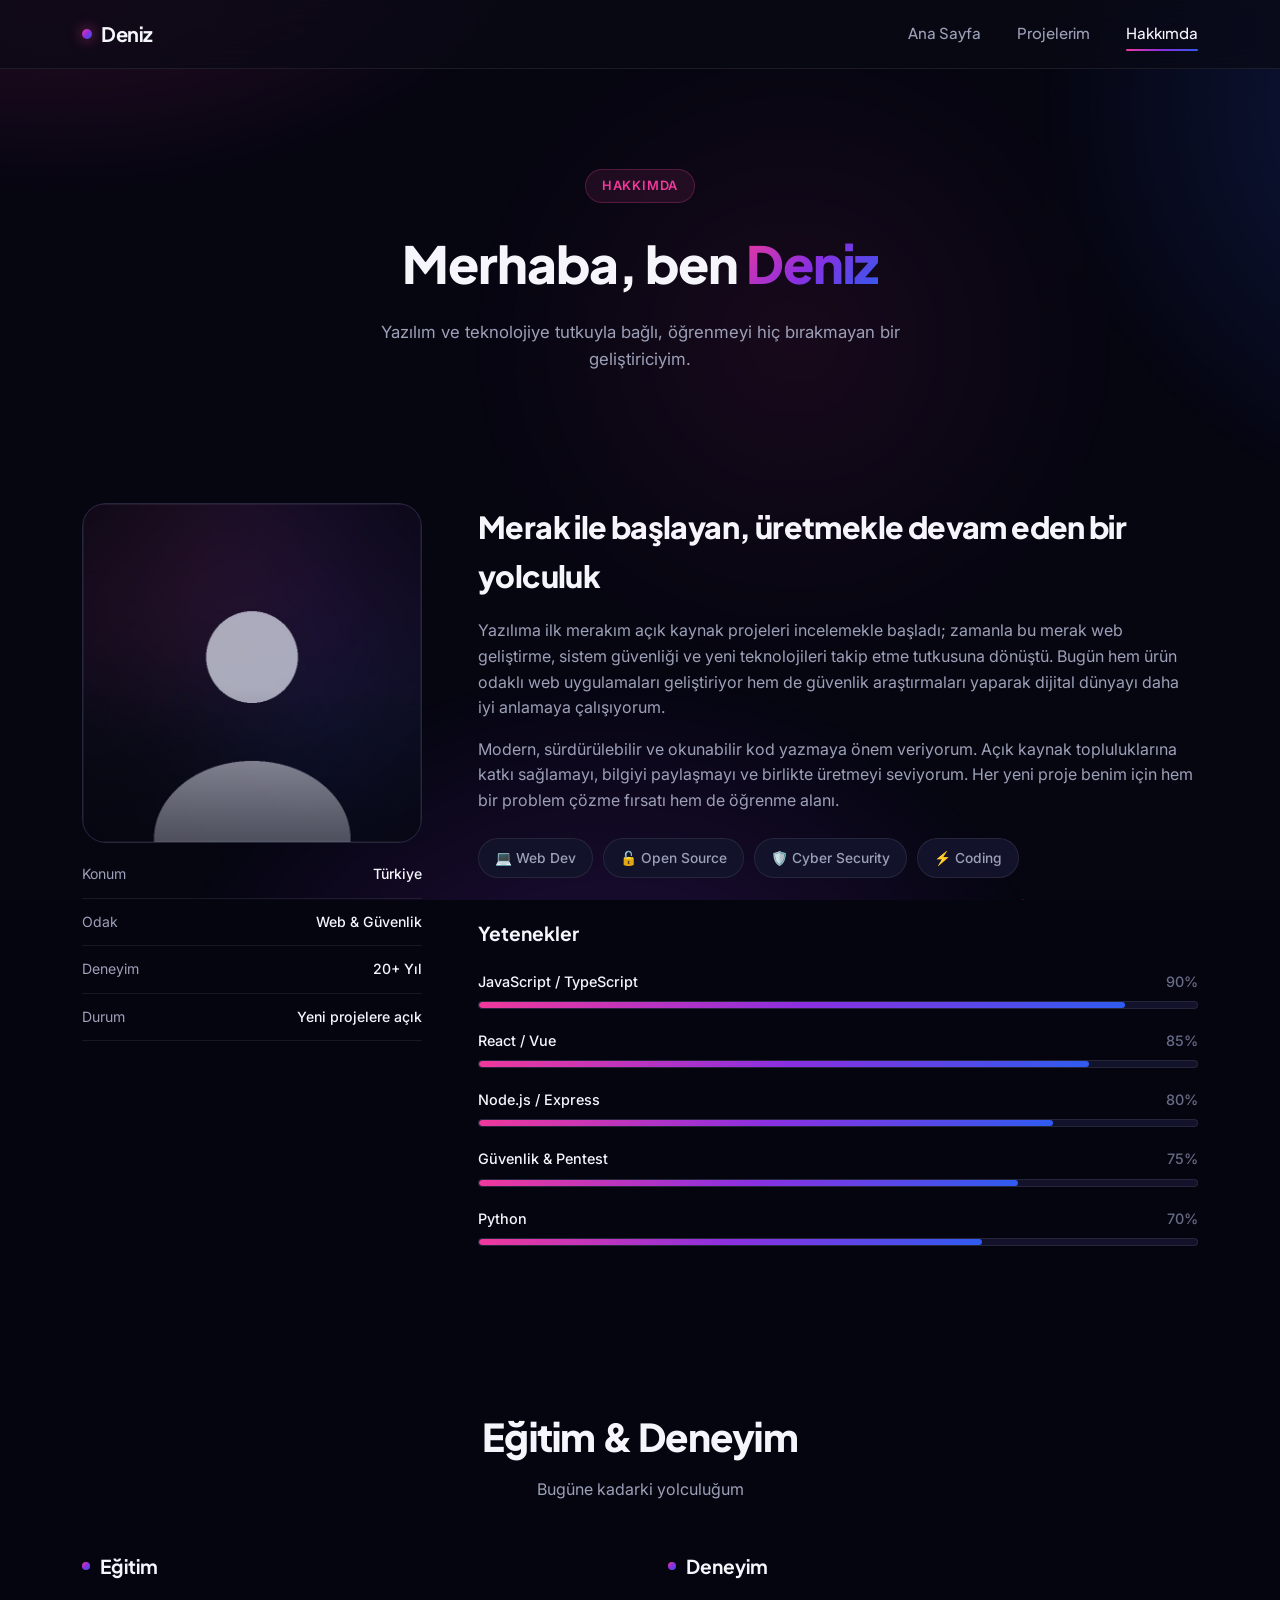
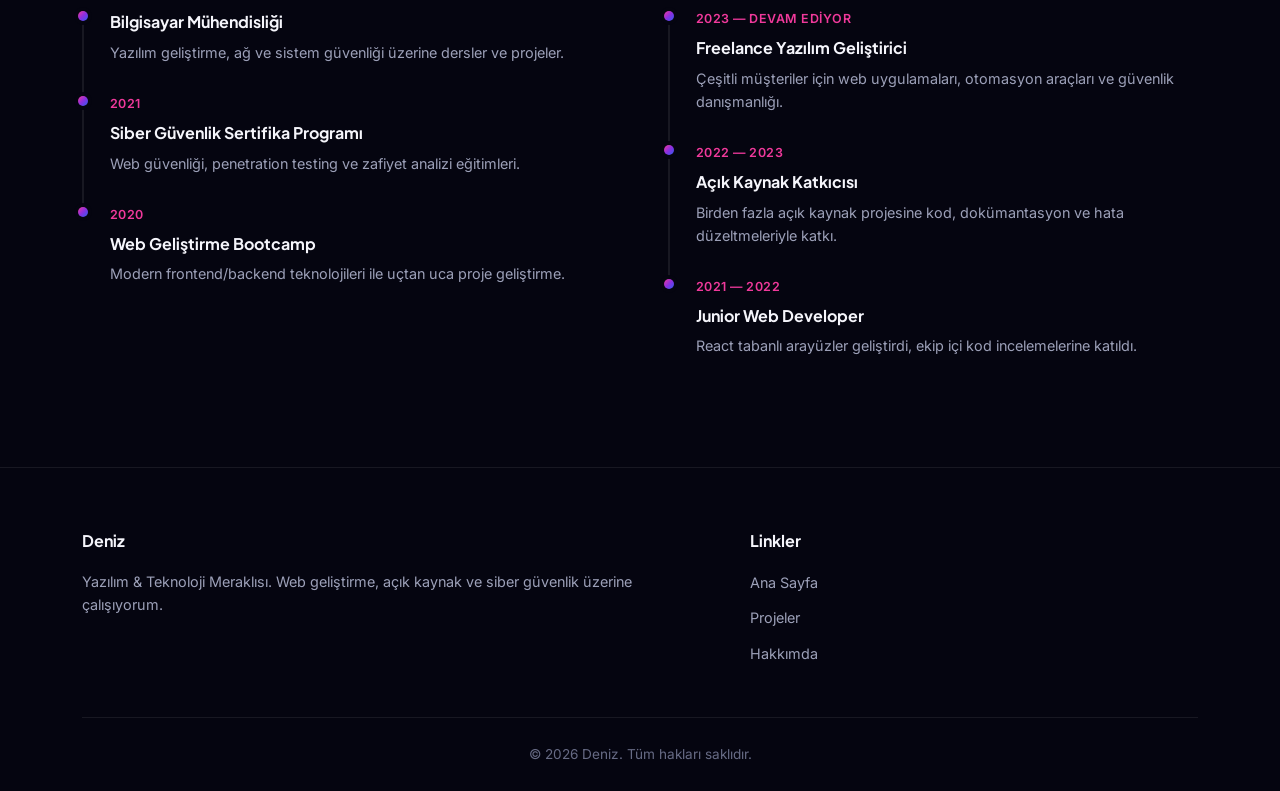
==== commit e5eb1dd6: "99" ====
--- a/about.html
+++ b/about.html
@@ -26,7 +26,6 @@
                 <li><a href="index.html">Ana Sayfa</a></li>
                 <li><a href="projects.html">Projelerim</a></li>
                 <li><a href="about.html" class="active">Hakkımda</a></li>
-                <li><a href="contact.html" class="cta-link">Bilgi Al</a></li>
             </ul>
             <div class="hamburger">
                 <span></span><span></span><span></span>
@@ -78,8 +77,6 @@
                         <span class="badge">⚡ Coding</span>
                     </div>
 
-                    <a href="contact.html" class="btn btn-primary" style="margin-top: 20px;">Benimle İletişime Geç</a>
-
                     <div class="skills-block">
                         <h3 style="font-size:1.2rem; margin-bottom:22px;">Yetenekler</h3>
 
@@ -118,7 +115,6 @@
                 <div class="timeline-col reveal">
                     <h3>Eğitim</h3>
                     <div class="timeline-item">
-                        <div class="timeline-date">2022 — Devam Ediyor</div>
                         <h4>Bilgisayar Mühendisliği</h4>
                         <p>Yazılım geliştirme, ağ ve sistem güvenliği üzerine dersler ve projeler.</p>
                     </div>
@@ -156,16 +152,6 @@
         </div>
     </section>
 
-    <section>
-        <div class="container">
-            <div class="cta-section reveal">
-                <h2>Birlikte Çalışalım</h2>
-                <p>Fikrini paylaş, birlikte hayata geçirelim.</p>
-                <a href="contact.html" class="btn btn-primary">Bilgi Al</a>
-            </div>
-        </div>
-    </section>
-
     <footer class="footer">
         <div class="container">
             <div class="footer-content">
@@ -179,15 +165,6 @@
                         <li><a href="index.html">Ana Sayfa</a></li>
                         <li><a href="projects.html">Projeler</a></li>
                         <li><a href="about.html">Hakkımda</a></li>
-                        <li><a href="contact.html">Bilgi Al</a></li>
-                    </ul>
-                </div>
-                <div class="footer-section">
-                    <h4>Sosyal Ağlar</h4>
-                    <ul>
-                        <li><a href="https://github.com" target="_blank" rel="noopener">GitHub</a></li>
-                        <li><a href="https://twitter.com" target="_blank" rel="noopener">Twitter</a></li>
-                        <li><a href="https://linkedin.com" target="_blank" rel="noopener">LinkedIn</a></li>
                     </ul>
                 </div>
             </div>
--- a/style.css
+++ b/style.css
@@ -1100,7 +1100,7 @@
 
 .footer-content {
     display: grid;
-    grid-template-columns: 1.4fr 1fr 1fr;
+    grid-template-columns: 1.4fr 1fr;
     gap: 40px;
     margin-bottom: 40px;
 }
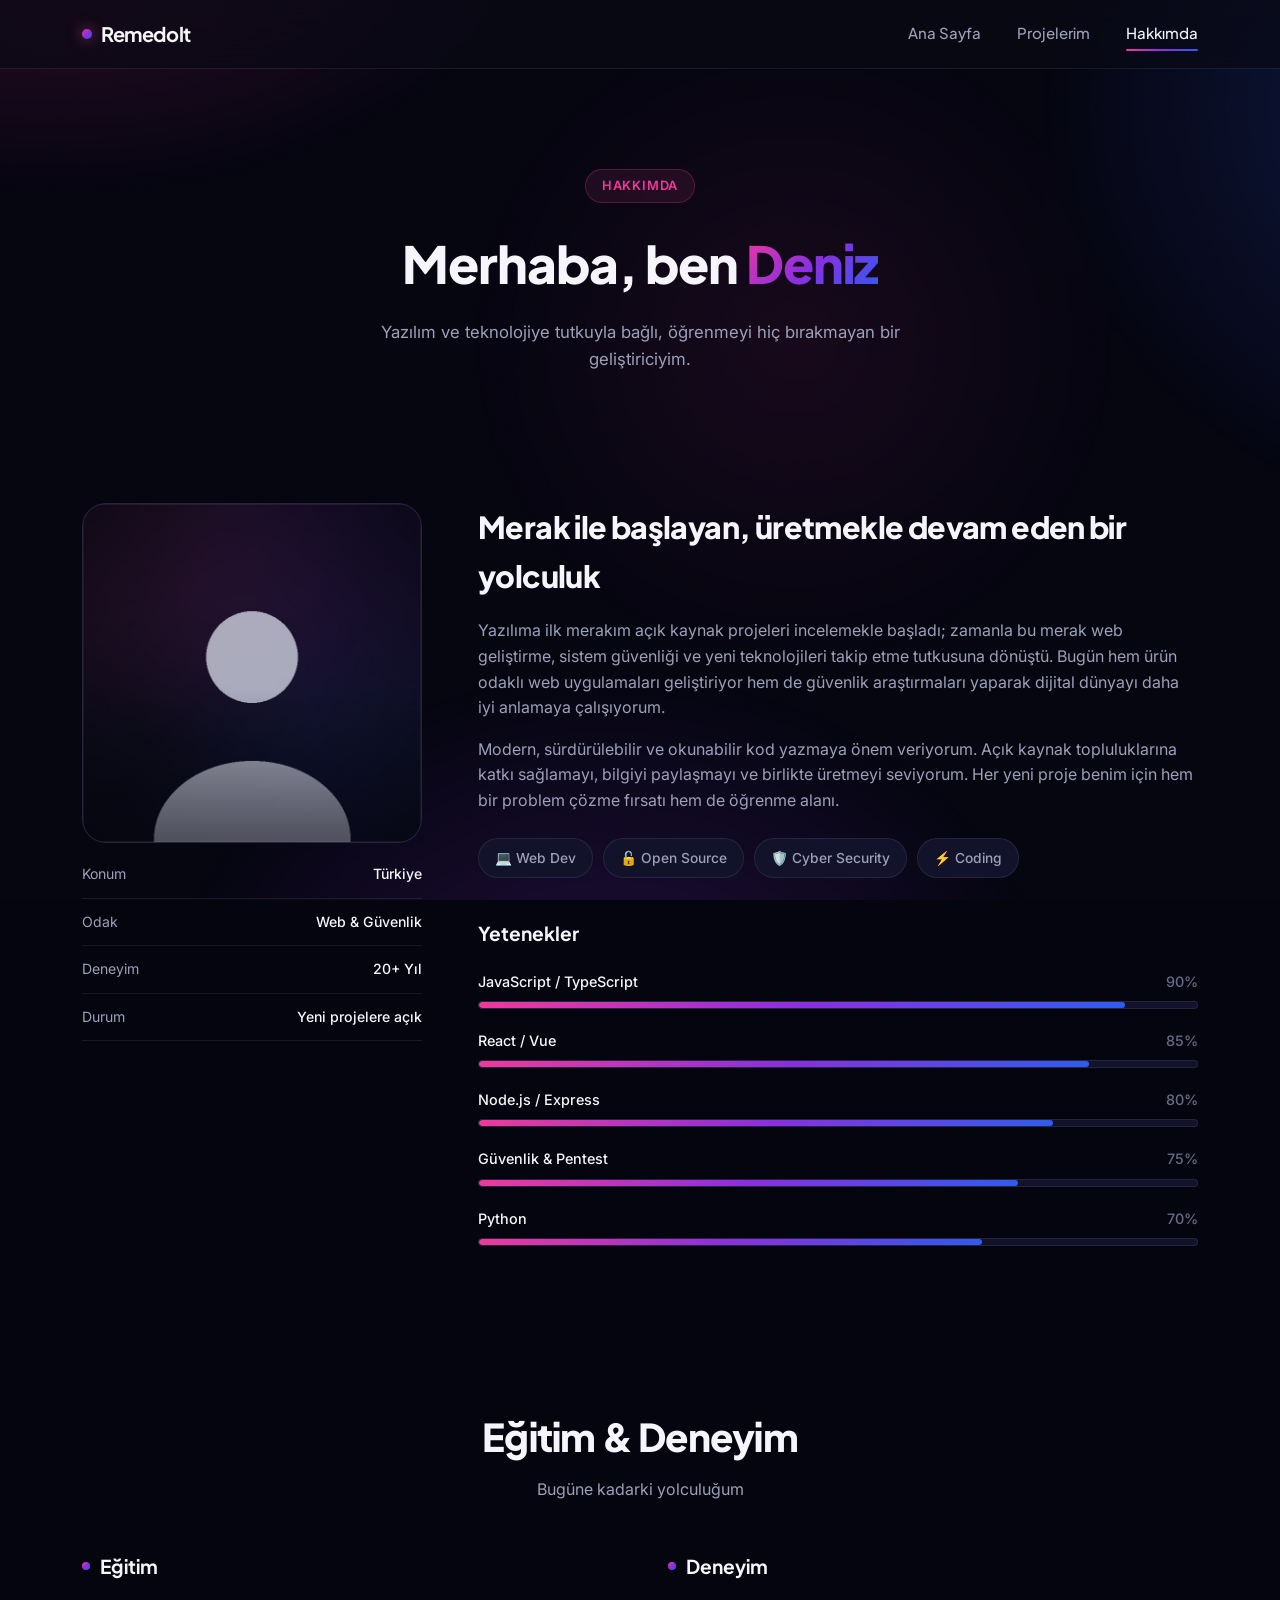
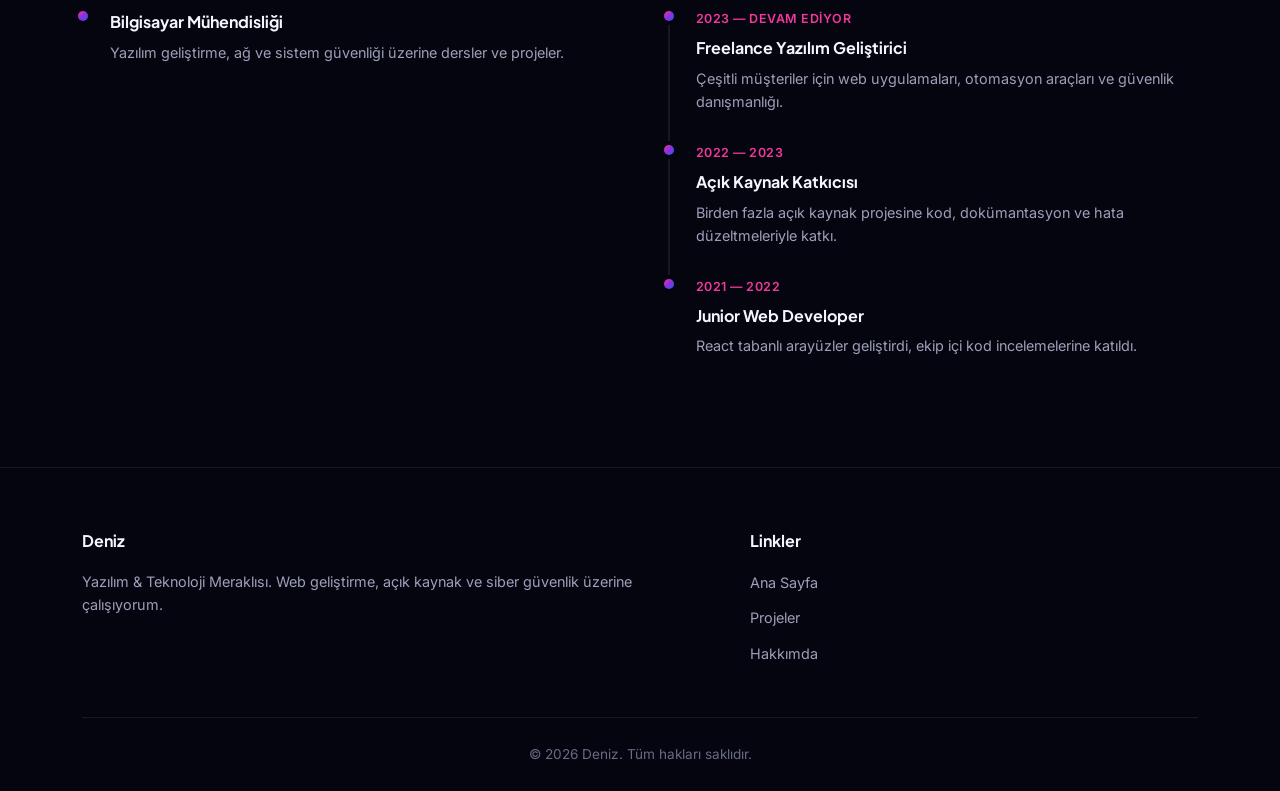
==== commit fb0dafb0: "Add files via upload" ====
--- a/about.html
+++ b/about.html
@@ -20,7 +20,7 @@
         <div class="nav-container">
             <a href="index.html" class="logo">
                 <span class="logo-dot"></span>
-                Deniz
+                Remedolt
             </a>
             <ul class="nav-links">
                 <li><a href="index.html">Ana Sayfa</a></li>
@@ -118,16 +118,6 @@
                         <h4>Bilgisayar Mühendisliği</h4>
                         <p>Yazılım geliştirme, ağ ve sistem güvenliği üzerine dersler ve projeler.</p>
                     </div>
-                    <div class="timeline-item">
-                        <div class="timeline-date">2021</div>
-                        <h4>Siber Güvenlik Sertifika Programı</h4>
-                        <p>Web güvenliği, penetration testing ve zafiyet analizi eğitimleri.</p>
-                    </div>
-                    <div class="timeline-item">
-                        <div class="timeline-date">2020</div>
-                        <h4>Web Geliştirme Bootcamp</h4>
-                        <p>Modern frontend/backend teknolojileri ile uçtan uca proje geliştirme.</p>
-                    </div>
                 </div>
 
                 <div class="timeline-col reveal">
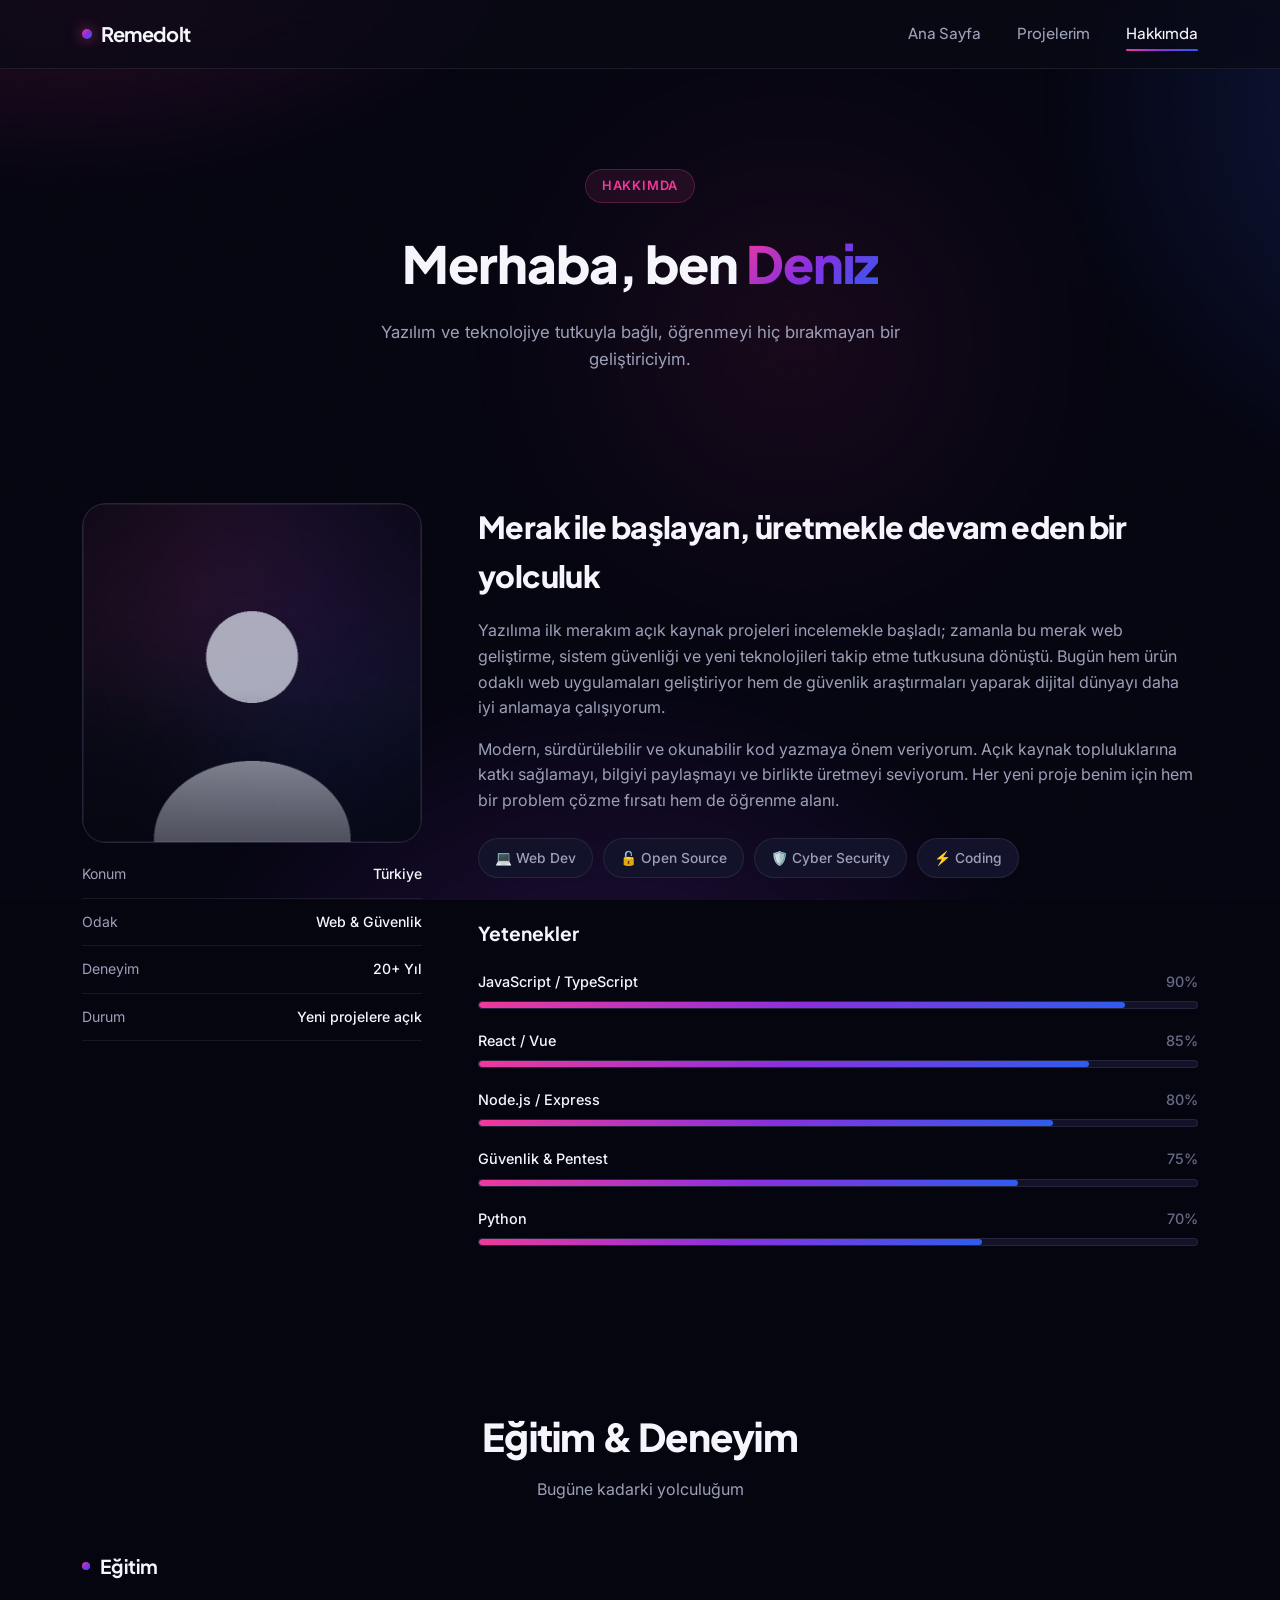
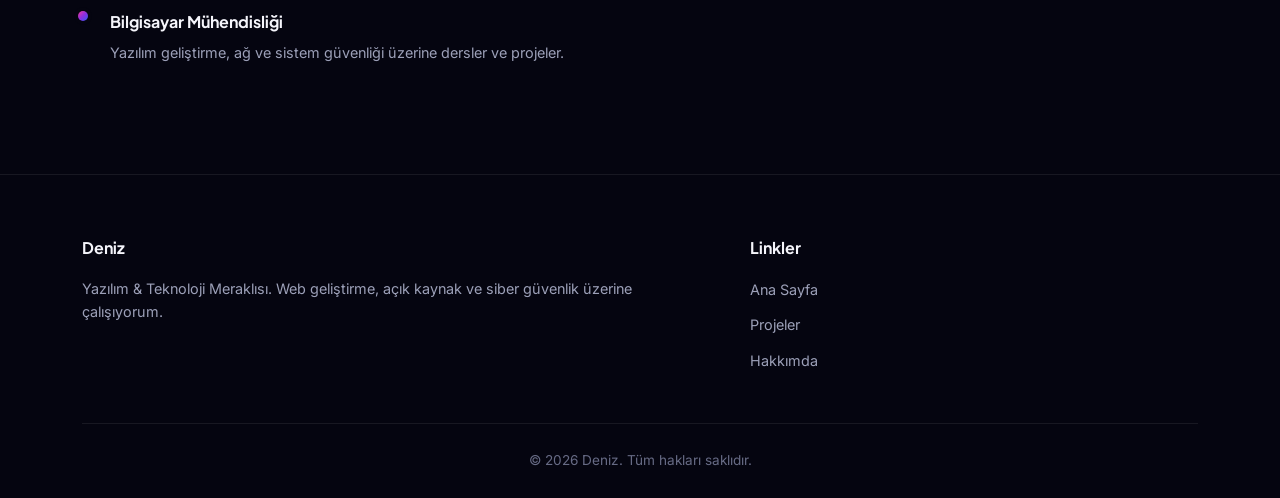
==== commit 1a3de883: "Remove experience section from about.html Removed experience section from about.html." ====
--- a/about.html
+++ b/about.html
@@ -120,24 +120,7 @@
                     </div>
                 </div>
 
-                <div class="timeline-col reveal">
-                    <h3>Deneyim</h3>
-                    <div class="timeline-item">
-                        <div class="timeline-date">2023 — Devam Ediyor</div>
-                        <h4>Freelance Yazılım Geliştirici</h4>
-                        <p>Çeşitli müşteriler için web uygulamaları, otomasyon araçları ve güvenlik danışmanlığı.</p>
-                    </div>
-                    <div class="timeline-item">
-                        <div class="timeline-date">2022 — 2023</div>
-                        <h4>Açık Kaynak Katkıcısı</h4>
-                        <p>Birden fazla açık kaynak projesine kod, dokümantasyon ve hata düzeltmeleriyle katkı.</p>
-                    </div>
-                    <div class="timeline-item">
-                        <div class="timeline-date">2021 — 2022</div>
-                        <h4>Junior Web Developer</h4>
-                        <p>React tabanlı arayüzler geliştirdi, ekip içi kod incelemelerine katıldı.</p>
-                    </div>
-                </div>
+  
             </div>
         </div>
     </section>
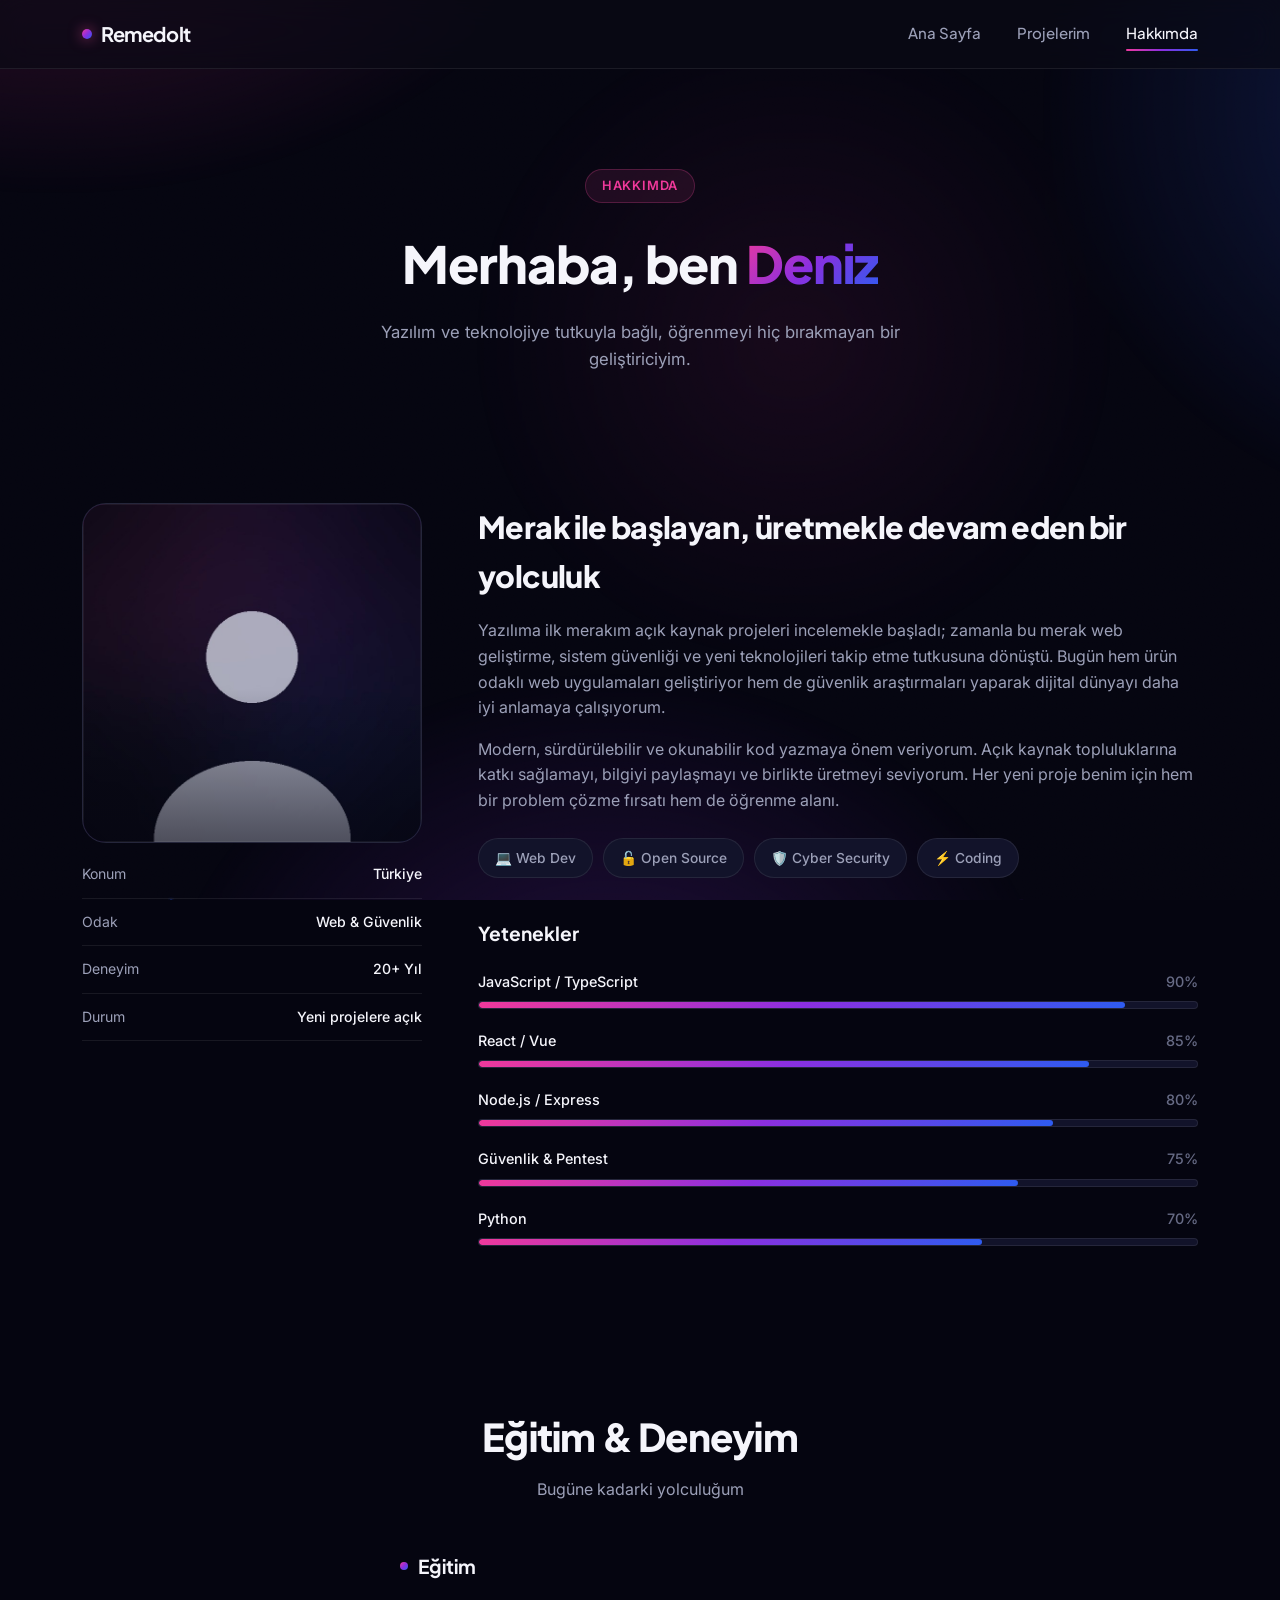
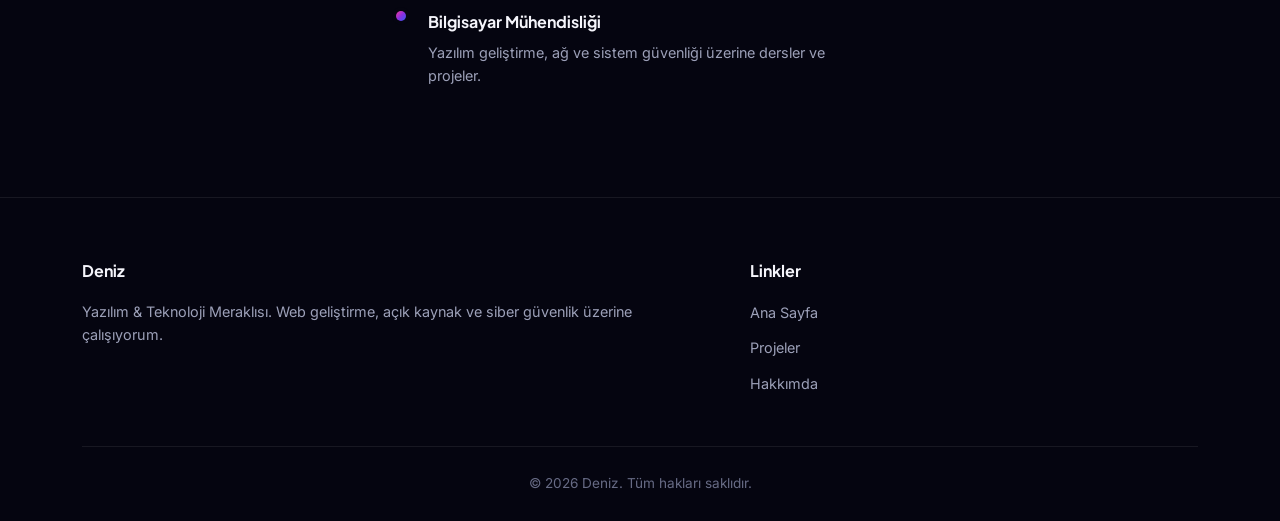
==== commit bee21435: "Add files via upload" ====
--- a/about.html
+++ b/about.html
@@ -111,7 +111,7 @@
             <h2 class="section-title reveal">Eğitim & Deneyim</h2>
             <p class="section-subtitle reveal">Bugüne kadarki yolculuğum</p>
 
-            <div class="timeline-wrap">
+            <div class="timeline-wrap" style="grid-template-columns: 1fr; max-width: 480px; margin: 20px auto 0;">
                 <div class="timeline-col reveal">
                     <h3>Eğitim</h3>
                     <div class="timeline-item">
@@ -119,8 +119,6 @@
                         <p>Yazılım geliştirme, ağ ve sistem güvenliği üzerine dersler ve projeler.</p>
                     </div>
                 </div>
-
-  
             </div>
         </div>
     </section>
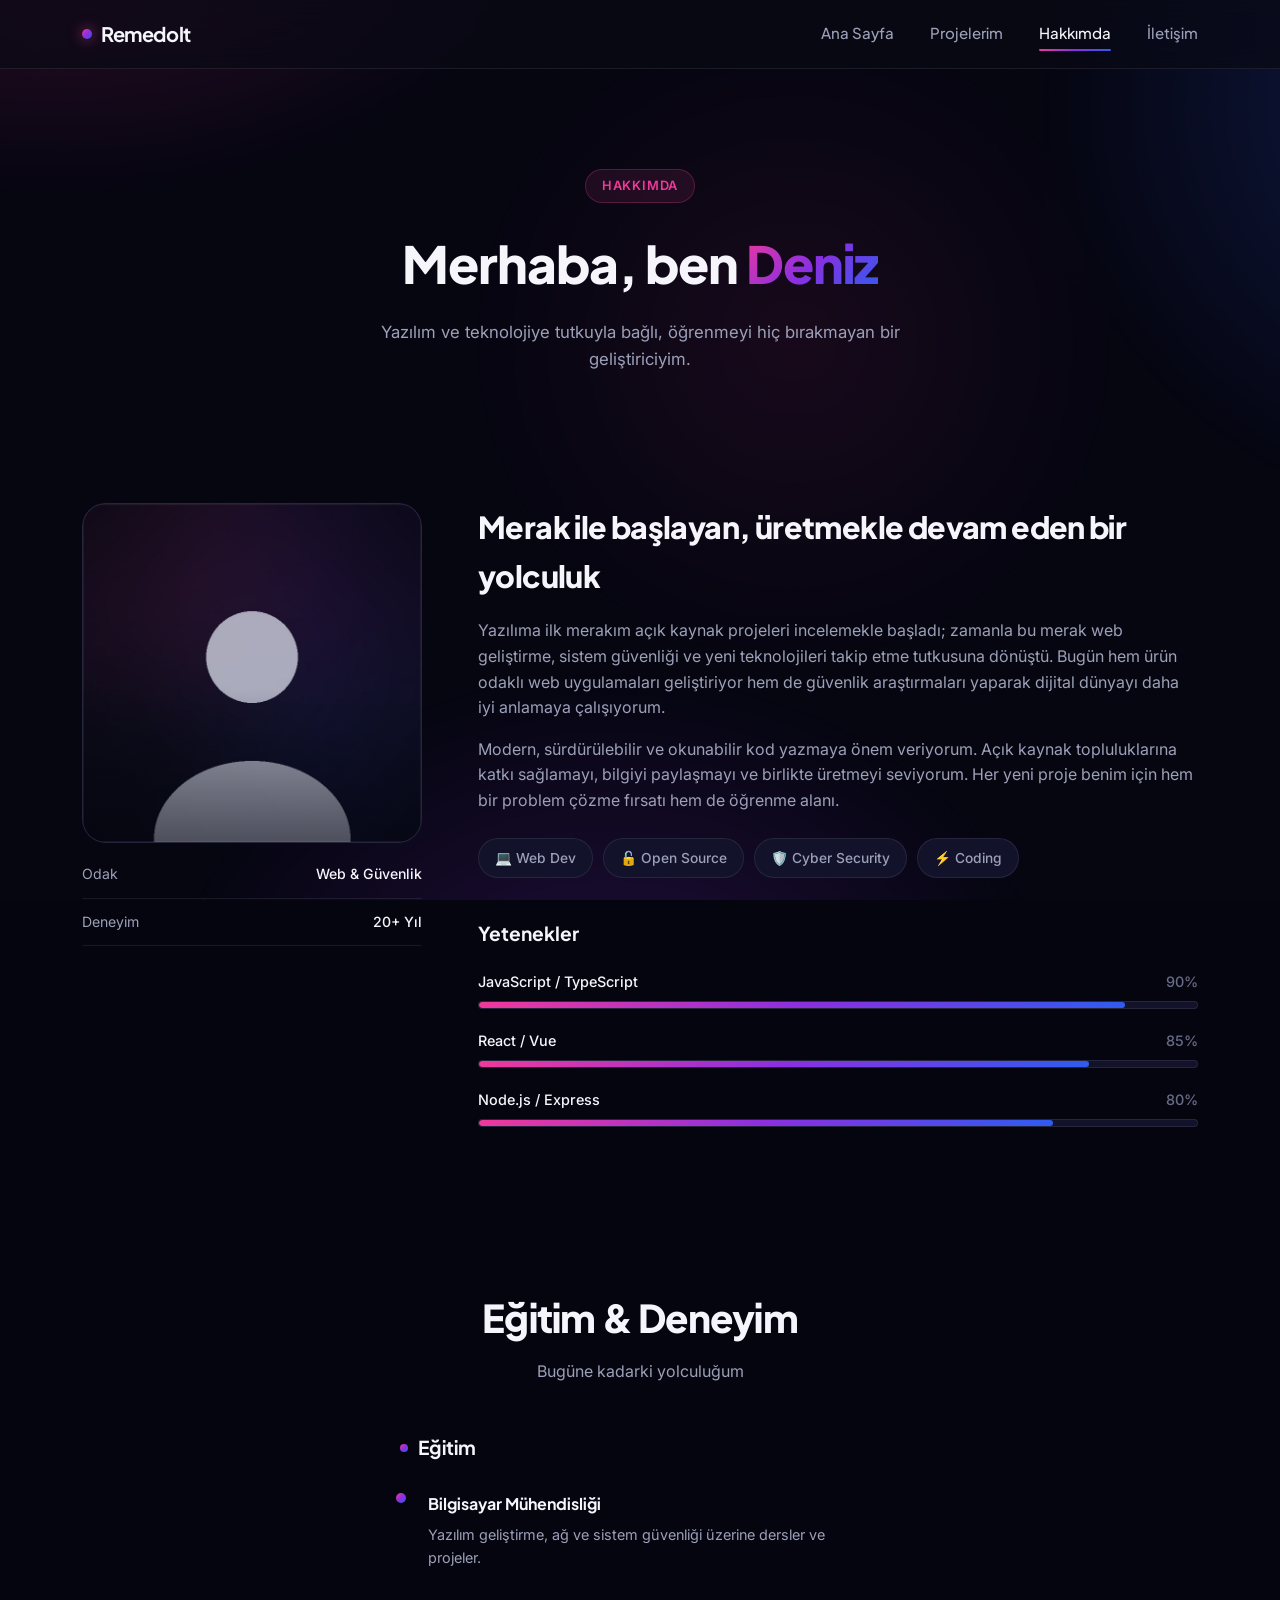
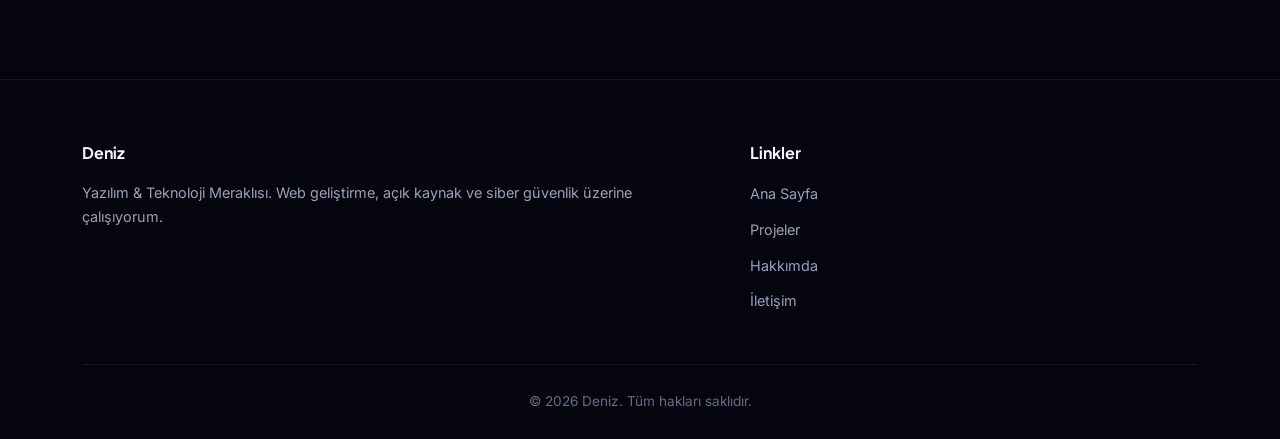
==== commit ac259c06: "7" ====
--- a/about.html
+++ b/about.html
@@ -26,6 +26,7 @@
                 <li><a href="index.html">Ana Sayfa</a></li>
                 <li><a href="projects.html">Projelerim</a></li>
                 <li><a href="about.html" class="active">Hakkımda</a></li>
+                <li><a href="contact.html">İletişim</a></li>
             </ul>
             <div class="hamburger">
                 <span></span><span></span><span></span>
@@ -49,10 +50,8 @@
                         <img src="images/avatar-anonim.jpg" alt="Deniz — profil" loading="lazy">
                     </div>
                     <div class="about-photo-meta">
-                        <div class="meta-row"><span>Konum</span><span>Türkiye</span></div>
                         <div class="meta-row"><span>Odak</span><span>Web & Güvenlik</span></div>
                         <div class="meta-row"><span>Deneyim</span><span>20+ Yıl</span></div>
-                        <div class="meta-row"><span>Durum</span><span>Yeni projelere açık</span></div>
                     </div>
                 </div>
 
@@ -92,14 +91,6 @@
                             <div class="skill-row-top"><span>Node.js / Express</span><span>80%</span></div>
                             <div class="skill-track"><div class="skill-fill" data-width="80"></div></div>
                         </div>
-                        <div class="skill-row">
-                            <div class="skill-row-top"><span>Güvenlik & Pentest</span><span>75%</span></div>
-                            <div class="skill-track"><div class="skill-fill" data-width="75"></div></div>
-                        </div>
-                        <div class="skill-row">
-                            <div class="skill-row-top"><span>Python</span><span>70%</span></div>
-                            <div class="skill-track"><div class="skill-fill" data-width="70"></div></div>
-                        </div>
                     </div>
                 </div>
             </div>
@@ -136,6 +127,7 @@
                         <li><a href="index.html">Ana Sayfa</a></li>
                         <li><a href="projects.html">Projeler</a></li>
                         <li><a href="about.html">Hakkımda</a></li>
+                        <li><a href="contact.html">İletişim</a></li>
                     </ul>
                 </div>
             </div>
--- a/style.css
+++ b/style.css
@@ -1,8 +1,3 @@
-/* ============================================================
-   Deniz — Portfolio
-   Layout patterns inspired by Kitzu / Reeni portfolio templates,
-   restyled with Deniz's own brand palette & fonts.
-   ============================================================ */
 
 :root {
     --pink: #F0399B;
@@ -57,7 +52,6 @@
     padding: 0 32px;
 }
 
-/* ---------- Ambient background ---------- */
 .gradient-bg {
     position: fixed;
     inset: 0;
@@ -95,7 +89,6 @@
     100% { transform: translate3d(2%, -1%, 0) scale(1.02); }
 }
 
-/* Canvas ember/particle layer, sits above the gradient wash, below content */
 #fx-canvas {
     position: fixed;
     inset: 0;
@@ -109,7 +102,6 @@
     .gradient-bg::before { animation: none; }
 }
 
-/* ---------- Navbar ---------- */
 .navbar {
     position: sticky;
     top: 0;
@@ -200,7 +192,6 @@
     transition: var(--transition);
 }
 
-/* ---------- Buttons ---------- */
 .btn {
     display: inline-flex;
     align-items: center;
@@ -262,7 +253,6 @@
     transform: translateY(-2px);
 }
 
-/* ---------- Page hero (sub-pages) ---------- */
 .page-hero {
     padding: 100px 0 60px;
     text-align: center;
@@ -303,7 +293,6 @@
     -webkit-text-fill-color: transparent;
 }
 
-/* ---------- Hero (home) ---------- */
 .hero {
     padding: 90px 0 70px;
     text-align: center;
@@ -509,7 +498,6 @@
     gap: 14px;
 }
 
-/* ---------- Section headers ---------- */
 .section-title {
     font-size: clamp(1.8rem, 3.6vw, 2.4rem);
     font-weight: 800;
@@ -527,7 +515,6 @@
 
 section { padding: 70px 0; }
 
-/* ---------- Expertise / service cards ---------- */
 .projects-grid {
     display: grid;
     grid-template-columns: repeat(3, 1fr);
@@ -584,7 +571,6 @@
 
 .view-all { text-align: center; margin-top: 44px; }
 
-/* ---------- Stats ---------- */
 .stats-section {
     background: var(--bg-alt);
     border-top: 1px solid var(--border);
@@ -613,7 +599,6 @@
     font-size: 0.9rem;
 }
 
-/* ---------- Testimonials ---------- */
 .testimonials-grid {
     display: grid;
     grid-template-columns: repeat(3, 1fr);
@@ -665,7 +650,6 @@
 .author-name { font-weight: 600; font-size: 0.9rem; }
 .author-role { color: var(--text-dim); font-size: 0.8rem; }
 
-/* ---------- CTA section ---------- */
 .cta-section {
     text-align: center;
     background: var(--surface);
@@ -700,7 +684,6 @@
 
 .cta-section .btn { position: relative; }
 
-/* ---------- About page: bio ---------- */
 .about-grid {
     display: grid;
     grid-template-columns: 340px 1fr;
@@ -784,7 +767,6 @@
     flex-wrap: wrap;
 }
 
-/* ---------- Skill bars ---------- */
 .skills-block { margin-top: 40px; }
 
 .skill-row { margin-bottom: 20px; }
@@ -815,7 +797,6 @@
     transition: width 1.2s cubic-bezier(0.4, 0, 0.2, 1);
 }
 
-/* ---------- Timeline ---------- */
 .timeline-wrap {
     display: grid;
     grid-template-columns: 1fr 1fr;
@@ -878,7 +859,6 @@
     font-size: 0.9rem;
 }
 
-/* ---------- Portfolio / projects page ---------- */
 .filter-bar {
     display: flex;
     justify-content: center;
@@ -993,7 +973,6 @@
     border-radius: 999px;
 }
 
-/* ---------- Contact page ---------- */
 .contact-grid {
     display: grid;
     grid-template-columns: 1fr 1.2fr;
@@ -1091,7 +1070,6 @@
 
 .form-success.show { display: block; }
 
-/* ---------- Footer ---------- */
 .footer {
     border-top: 1px solid var(--border);
     padding: 60px 0 26px;
@@ -1130,7 +1108,6 @@
     font-size: 0.85rem;
 }
 
-/* ---------- Scroll cue ---------- */
 .scroll-cue {
     position: absolute;
     left: 50%;
@@ -1172,7 +1149,6 @@
     60%, 100% { top: 100%; }
 }
 
-/* ---------- Marquee strip ---------- */
 .marquee-section {
     padding: 0;
     border-top: 1px solid var(--border);
@@ -1214,7 +1190,6 @@
     to   { transform: translateX(-50%); }
 }
 
-/* ---------- Showcase slider (images + video) ---------- */
 .slider-section { padding: 80px 0 90px; }
 
 .slider {
@@ -1409,7 +1384,6 @@
     .scroll-cue { animation: none; opacity: 1; }
 }
 
-/* ---------- Reveal-on-scroll ---------- */
 .reveal {
     opacity: 0;
     transform: translateY(24px);
@@ -1421,7 +1395,6 @@
     transform: translateY(0);
 }
 
-/* ---------- Responsive ---------- */
 @media (max-width: 900px) {
     .projects-grid,
     .testimonials-grid,
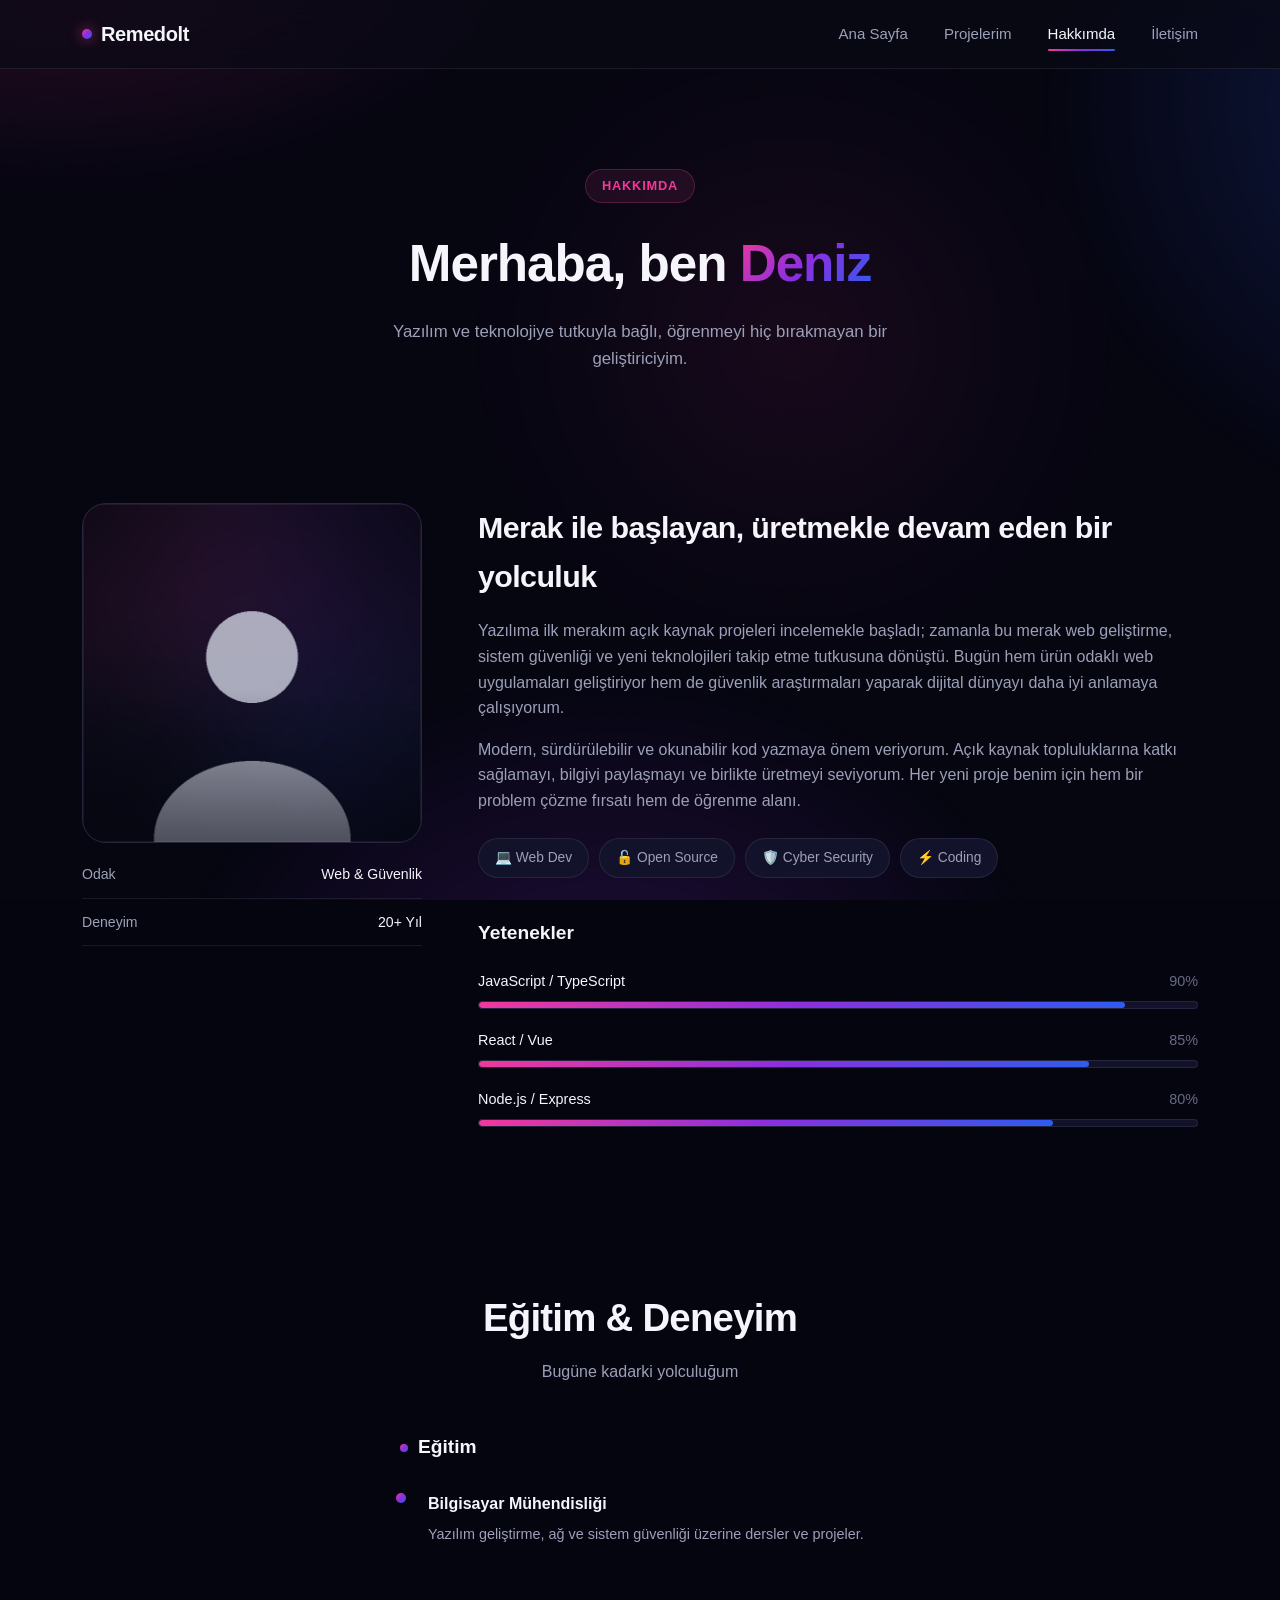
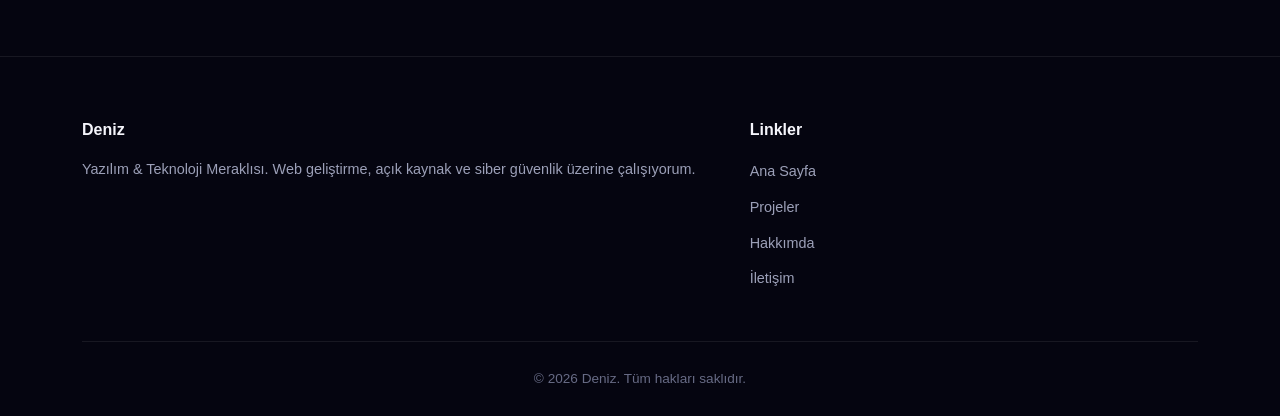
==== commit 77f908e5: "11" ====
--- a/about.html
+++ b/about.html
@@ -3,6 +3,7 @@
 <head>
     <meta charset="UTF-8">
     <meta name="viewport" content="width=device-width, initial-scale=1.0">
+    <meta http-equiv="Content-Security-Policy" content="default-src 'self'; script-src 'self'; style-src 'self' 'unsafe-inline' https://fonts.googleapis.com; font-src https://fonts.gstatic.com; img-src 'self' https://picsum.photos data:; connect-src 'self' https://api.web3forms.com; base-uri 'self'; form-action 'self'; object-src 'none'">
     <title>Hakkımda — Deniz</title>
     <link rel="icon" type="image/svg+xml" href="favicon.svg">
     <link rel="icon" type="image/png" sizes="32x32" href="favicon-32.png">
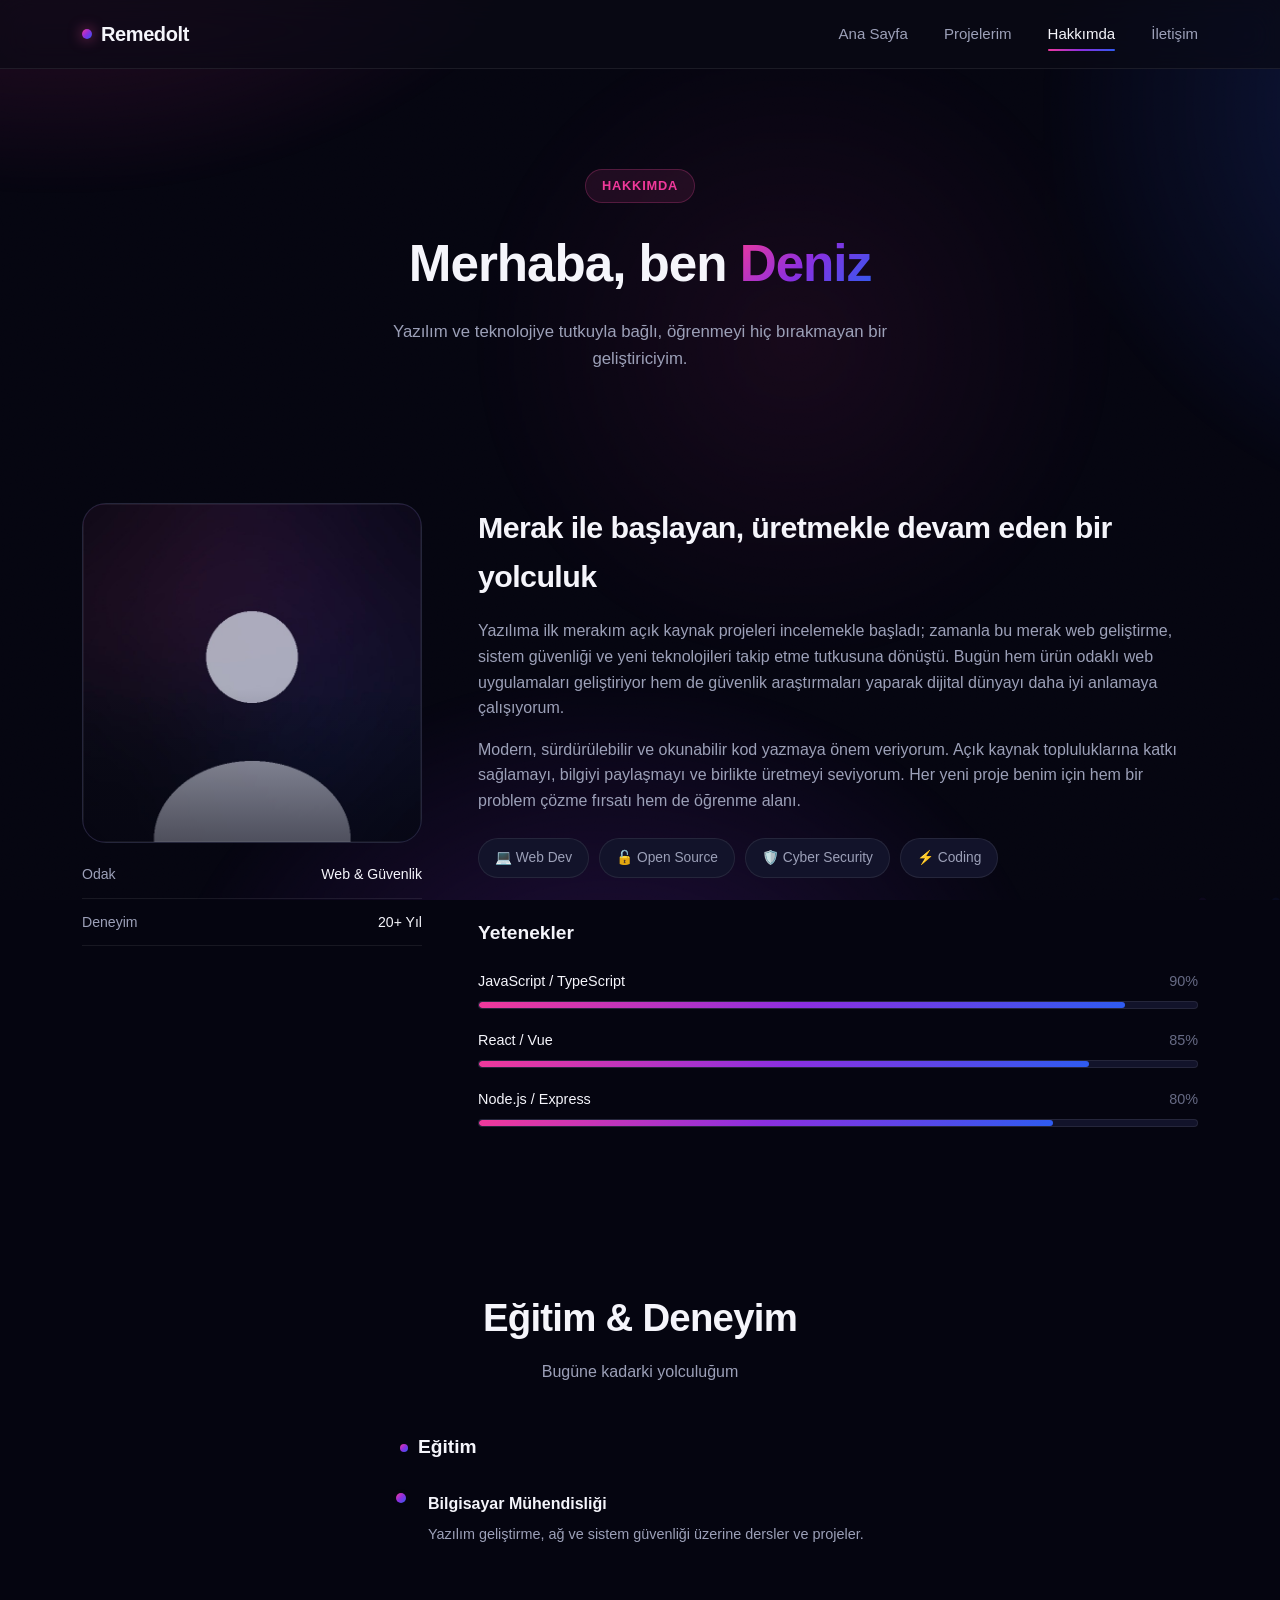
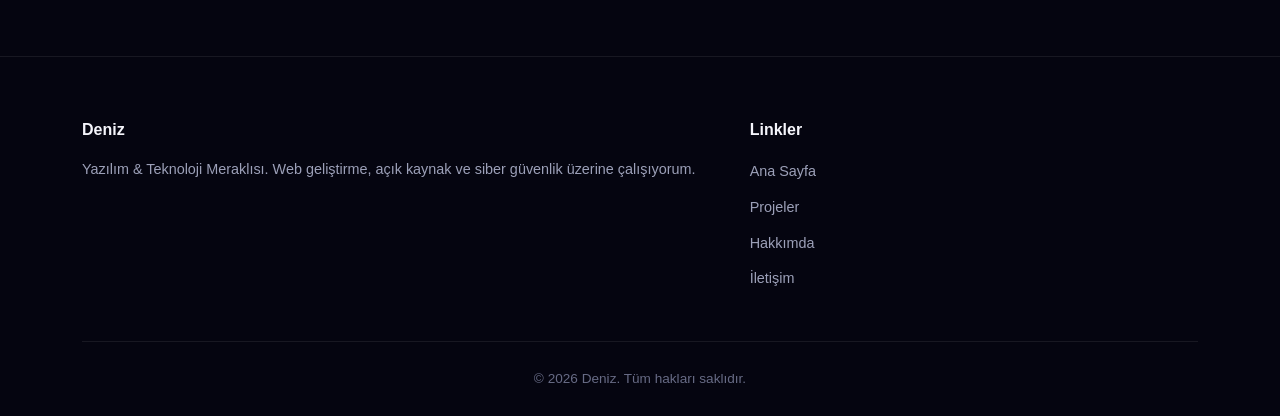
==== commit de07358a: "2" ====
--- a/about.html
+++ b/about.html
@@ -3,7 +3,7 @@
 <head>
     <meta charset="UTF-8">
     <meta name="viewport" content="width=device-width, initial-scale=1.0">
-    <meta http-equiv="Content-Security-Policy" content="default-src 'self'; script-src 'self'; style-src 'self' 'unsafe-inline' https://fonts.googleapis.com; font-src https://fonts.gstatic.com; img-src 'self' https://picsum.photos data:; connect-src 'self' https://api.web3forms.com; base-uri 'self'; form-action 'self'; object-src 'none'">
+    <meta http-equiv="Content-Security-Policy" content="default-src 'self'; script-src 'self'; style-src 'self' 'unsafe-inline' https://fonts.googleapis.com; font-src https://fonts.gstatic.com; img-src 'self' data:; connect-src 'self' https://api.web3forms.com; base-uri 'self'; form-action 'self'; object-src 'none'">
     <title>Hakkımda — Deniz</title>
     <link rel="icon" type="image/svg+xml" href="favicon.svg">
     <link rel="icon" type="image/png" sizes="32x32" href="favicon-32.png">
